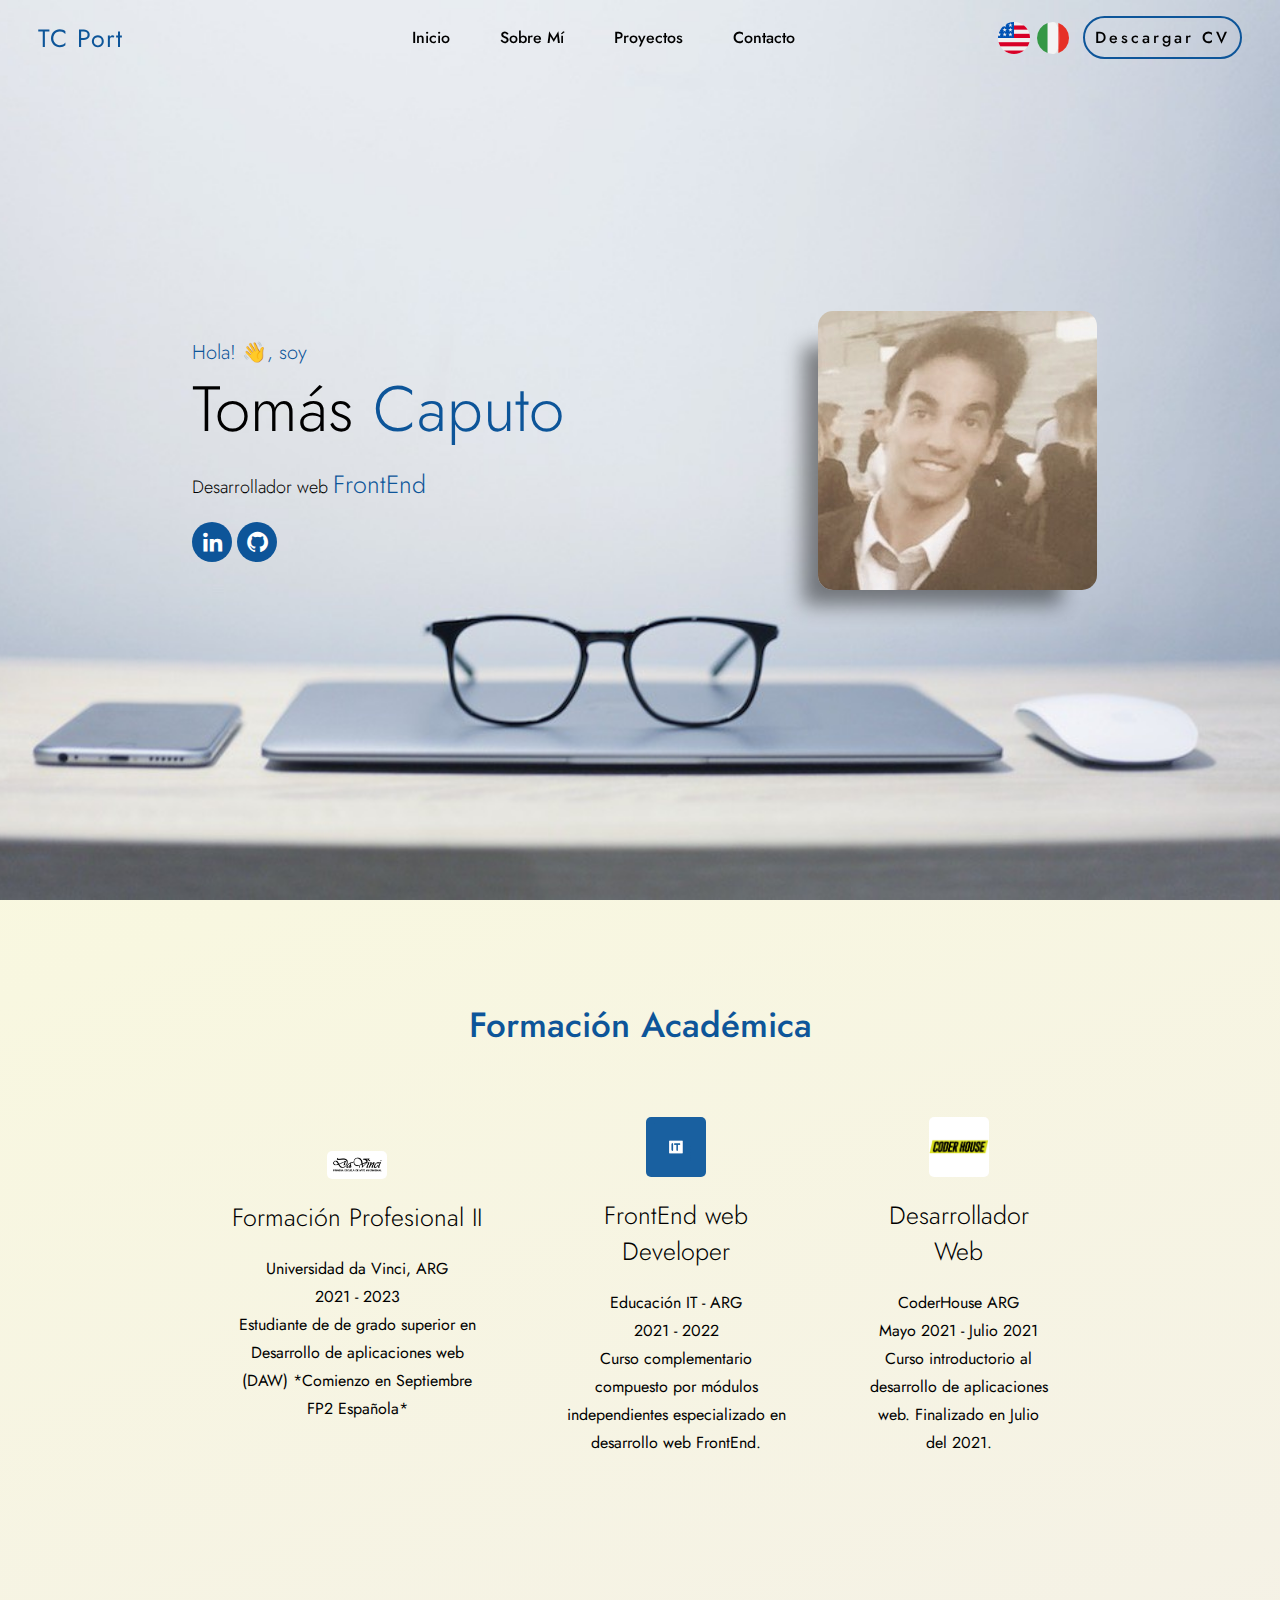
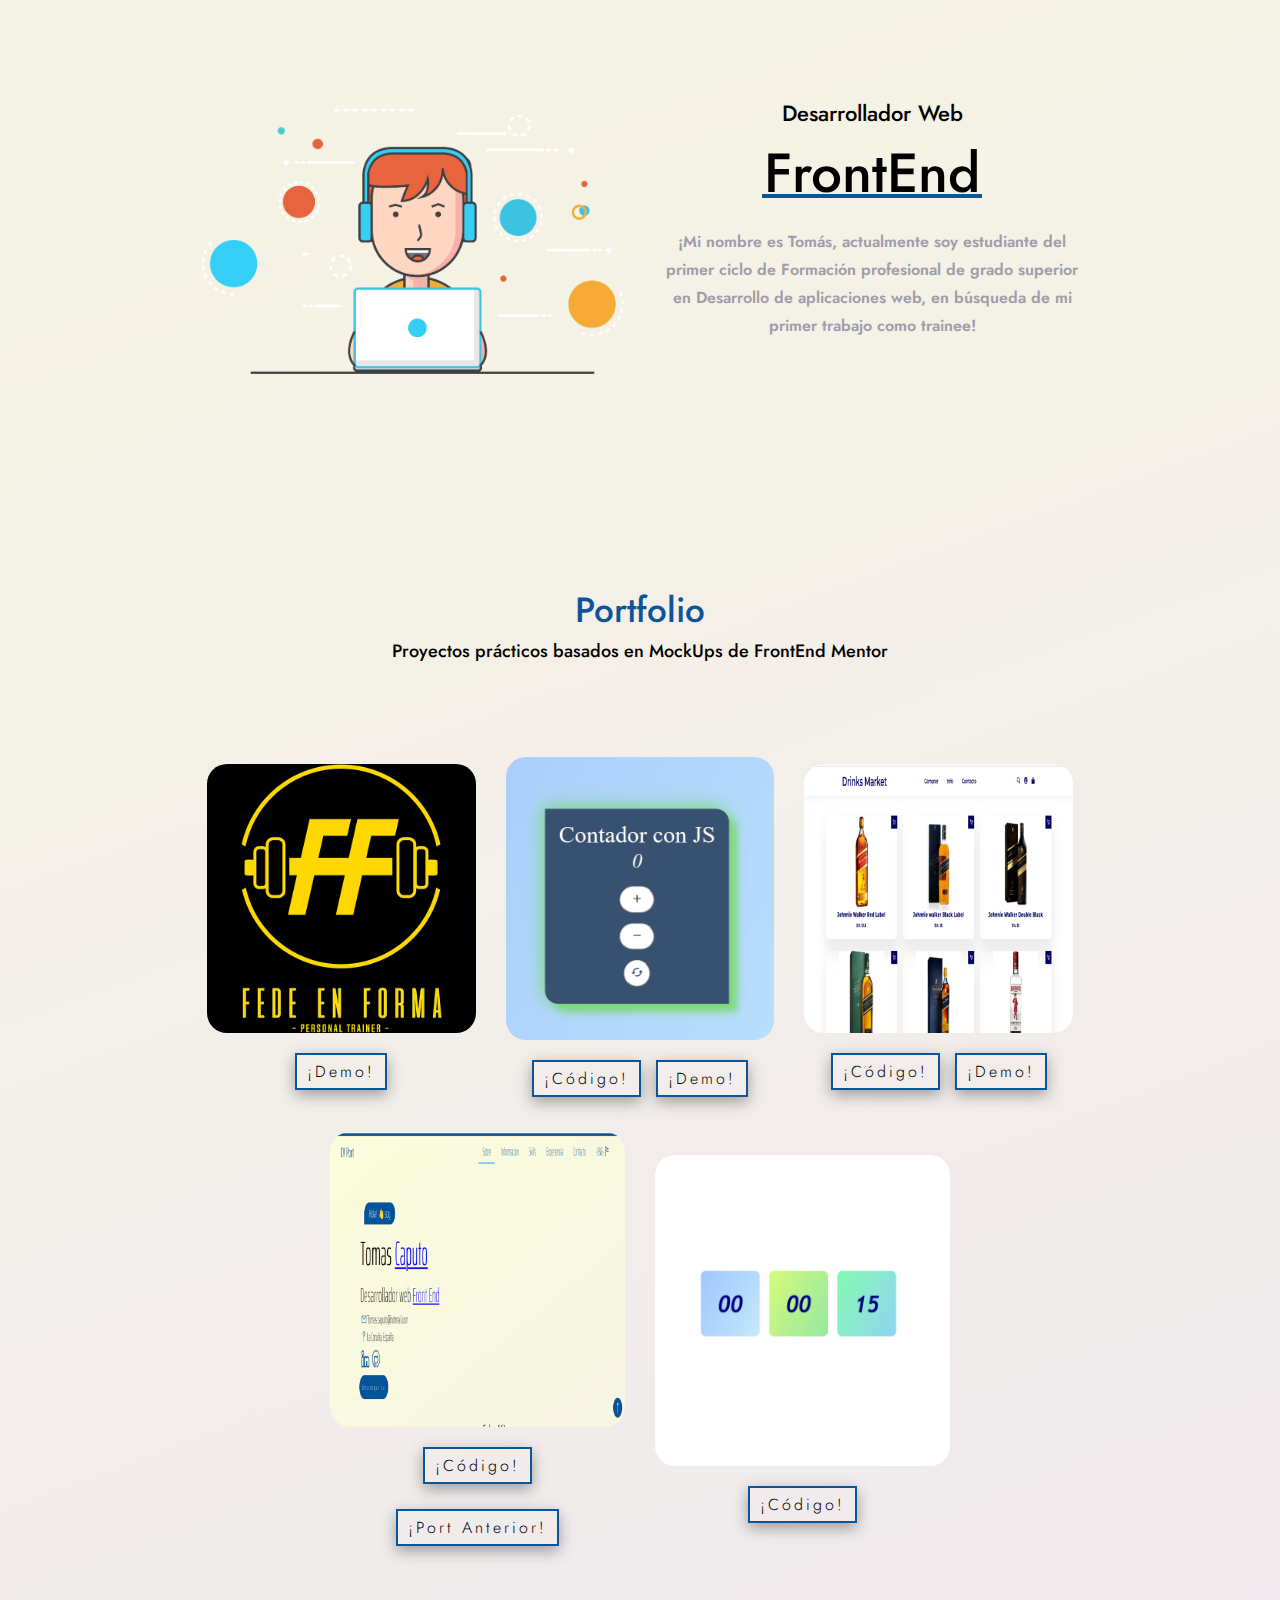
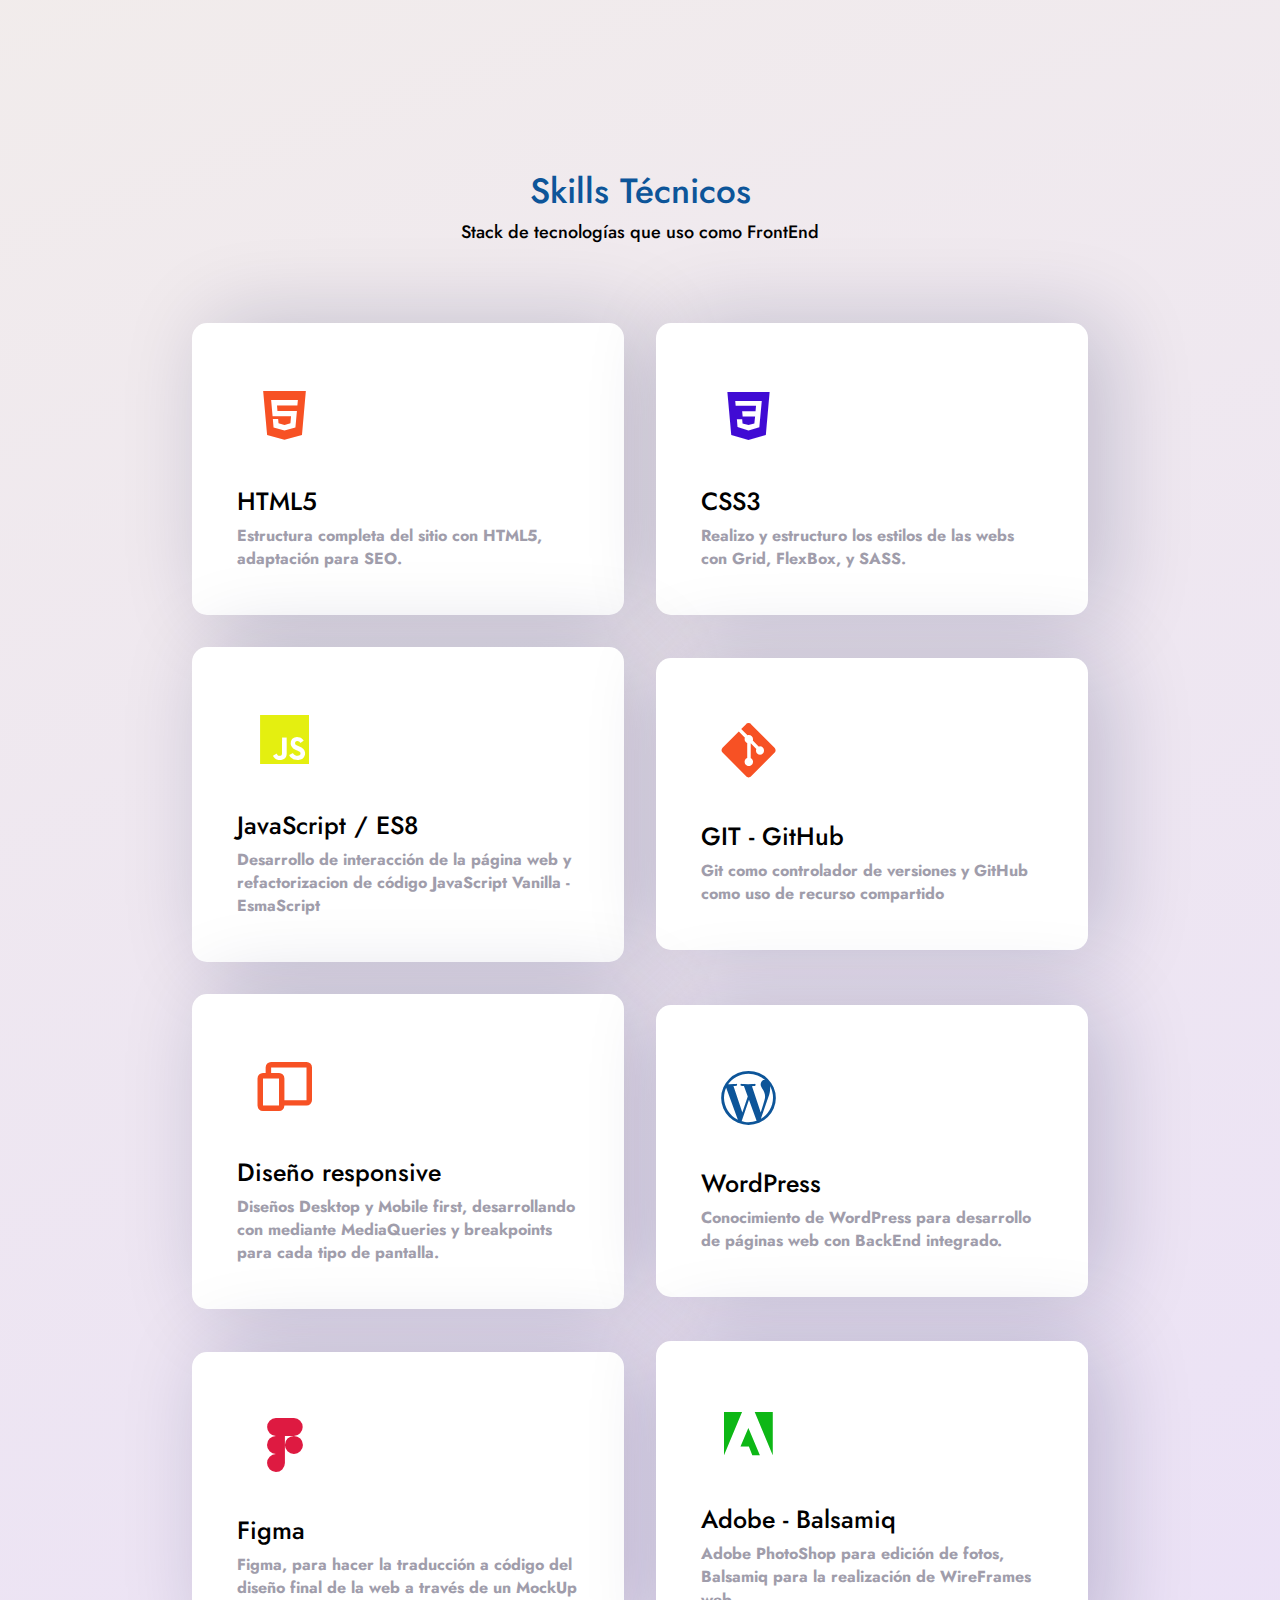
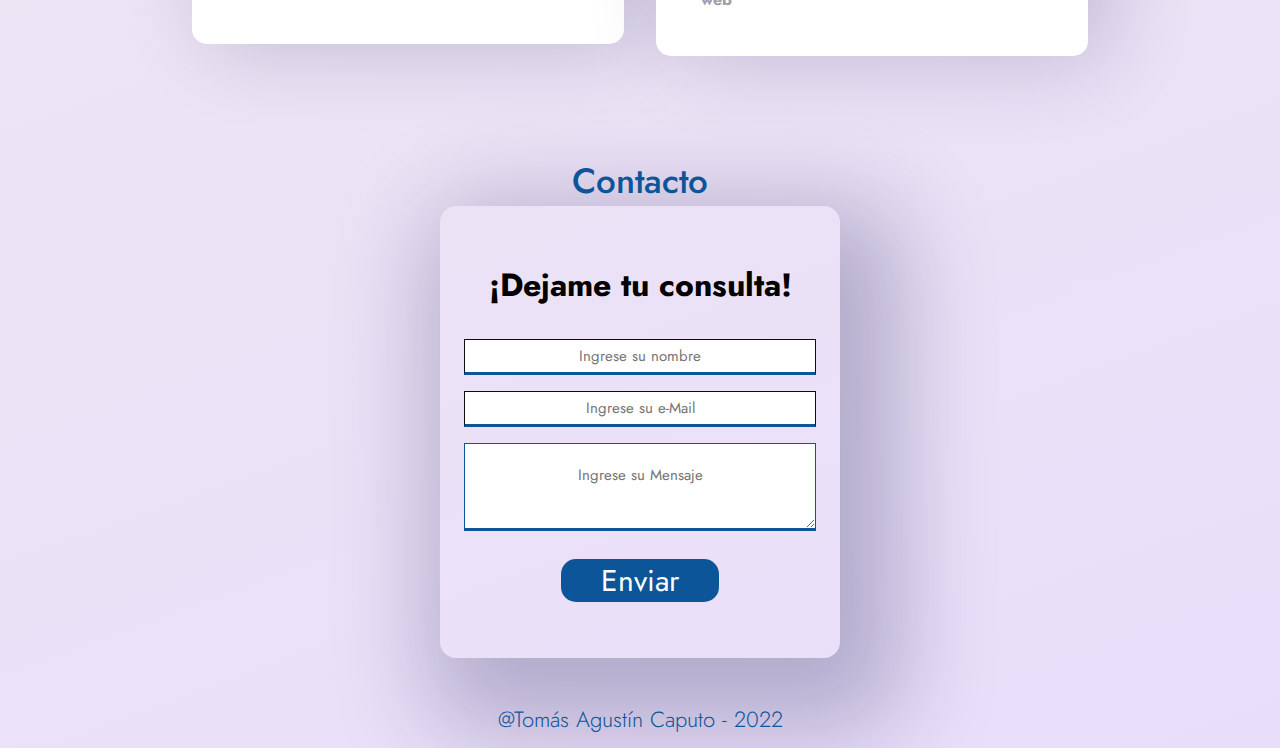
==== index.html @ eb9e58e5 "Add files via upload" ====
<html lang="es">
<head>
    <meta charset="UTF-8">
    <meta http-equiv="X-UA-Compatible" content="IE=edge">
    <meta name="viewport" content="width=device-width, initial-scale=1.0">
     
    <link href='https://unpkg.com/boxicons@2.1.2/css/boxicons.min.css' rel='stylesheet'> 

    <link rel="preconnect" href="https://fonts.googleapis.com">
    <link rel="preconnect" href="https://fonts.gstatic.com" crossorigin>
    <link href="https://fonts.googleapis.com/css2?family=Jost:wght@100;200;300;400;500;600;700;800;900&display=swap" rel="stylesheet">
    <link rel="shortcut icon" href="./imgs/Lenguajes/ESP.png"/>

    <link rel="stylesheet" href="estilos.css">

    <title>Tomás Caputo</title>
</head>

<body>

    <header>
        <a href="" class="logo">TC Port</a>
        <div class="bx bx-menu" id="responsiveMenu"></div>

        <ul class="navBar">
            <li><a href="">Inicio</a></li>
            <li><a href="#educacion">Sobre Mí</a></li>
            <li><a href="#portfolio">Proyectos</a></li> 
            <li><a href="#4">Contacto</a></li>              
        </ul>
        
        <a href="./indexENG.html" id="lenguaje"><img src=".//imgs/Lenguajes/ENG.png" alt=""></a>   
        <a href="./indexIt.html" id="lenguajeIt"><img src=".//imgs/Lenguajes/ITA.png" alt=""></a>     
        <a href="./docs/CV Tomás Caputo.pdf" class="cvBtn" download="" target="_blank">Descargar CV</a>
        
    </header>

    <!-- Sección principal -->

    <section class="principal">

        <div class="principal_texto">
            <h3>Hola! &#128075;, soy</h3>
            <h1>Tomás <span id="apellido">Caputo</span></h1>
            <h5>Desarrollador web <span>FrontEnd</span></h5>            
            <div class="principal_social">
                <a href="https://www.linkedin.com/in/tomas-caputo" target="_blank"><i class="bx bxl-linkedin"></i></a>
                <a href="https://github.com/T-Cap96" target="_blank"><i class="bx bxl-github"></i></a>
            </div>
        </div>

        <div class="principal_img">
            <img src="./imgs/Foto CV.jpg" alt="">
        </div> 

    </section>

     <!-- Sección Servicios -->

    <section class="educacion" id="educacion"> 

        <div class="encabezado" id="encabezado">
            <h3>Formación Académica</h3>                
        </div>        

        <div class="items">
			<div class="sub-caja">
				<div class="sub-img">
					<img src="./imgs/Educación/Escuela Da Vinci logo.jpg">
				</div>
				<h3>Formación Profesional II</h3>
                <p>Universidad da Vinci, ARG</p>
                <p>2021 - 2023</p>
				<p>Estudiante de  de grado superior en Desarrollo de aplicaciones web (DAW) *Comienzo en Septiembre FP2 Española*</p>                
			</div>

            <div class="sub-caja">
				<div class="sub-img">
					<img src="./imgs//Educación/educacionIT.png">
				</div>
				<h3>FrontEnd web Developer</h3>
                <p>Educación IT - ARG</p>
                <p>2021 - 2022</p>
				<p>Curso complementario compuesto por módulos independientes especializado en desarrollo web FrontEnd.</p>
			</div>

            <div class="sub-caja">
				<div class="sub-img">
					<img src="./imgs//Educación/coderHouse.png">
				</div>
				<h3>Desarrollador Web</h3>
                <p>CoderHouse ARG</p>
                <p>Mayo 2021 - Julio 2021</p>
				<p>Curso introductorio al desarrollo de aplicaciones web. Finalizado en Julio del 2021.</p>
			</div>        
                       
        </div>          
        
    </section> 

     <!-- Sección sobre Mí -->
    
    <section class="sobre" id="sobre">
        
        <div class="sobre_img">
            <img src="./imgs/BannerInner.png" alt="">             
        </div>

        <div class="sobre_texto"> 
            <h3>Desarrollador Web</h3>
            <div class="subrayado"></div>
            <h2>FrontEnd</h2>
            <p>¡Mi nombre es Tomás, actualmente soy estudiante del primer ciclo de Formación profesional de grado superior en Desarrollo de aplicaciones web, en búsqueda de mi primer trabajo como trainee!</p>          
        </div>

    </section>

     <!-- Sección Portafolio -->

    <section class="portfolio" id="portfolio">
        <div class="encabezado">
            <h3>Portfolio</h3>
            <h2>Proyectos prácticos basados en MockUps de FrontEnd Mentor</h2>            
        </div>

        <div class="portfolio_contenido">
            <div class="columna">
                <img src="./imgs//Proyectos/logoweb.jpg" alt="">
                <div class="layer">                    
                    <a href="https://fedeenforma.com" class="demo" target="_blank">¡Demo!</a>
                </div>
            </div>

            <div class="columna">
                <img src="./imgs//Proyectos/ContadorJS.png" alt="">
                <div class="layer">
                    <a href="https://github.com/T-Cap96/ContadorJS" class="codigo" target="_blank">¡Código!</a>
                    <a href="https://t-cap96.github.io/ContadorJS/" class="demo" target="_blank">¡Demo!</a>
                </div>
            </div>

            <div class="columna">
                <img src="./imgs//Proyectos/MiniCommerce2.png" alt="">
                <div class="layer">
                    <a href="https://github.com/T-Cap96/MiniCommerce" class="codigo" target="_blank">¡Código!</a>
                    <a href="https://t-cap96.github.io/MiniCommerce/" class="demo" target="_blank">¡Demo!</a>
                </div>
            </div>           

        </div> 

        <div class="portfolio_contenido2">

            <div class="columna">
                <img src="./imgs//Proyectos/Portafolio Antiguo.png" alt="">
                <div class="layer">
                    <a href="https://github.com/T-Cap96/portafolioAntiguo" class="codigo" target="_blank">¡Código!</a>
                    <a href="https://t-cap96.github.io/portafolioAntiguo/" class="demo" target="_blank">¡Port Anterior!</a>
                </div>
            </div>           

            <div class="columna">
                <img src="./imgs//Proyectos/TimerJS.png" alt="">
                <div class="layer">                    
                    <a href="https://github.com/T-Cap96/TimerJS" class="codigo" target="_blank">¡Código!</a>
                </div>
            </div>
            

        </div> 

    </section>

    <!--Sección Servicio2-->

    <section class="skills" id="skills"> 

        <div class="encabezado">
            <h3>Skills Técnicos</h3>
            <h2>Stack de tecnologías que uso como FrontEnd</h2>            
        </div>

        <div class="skills_contenido">
            <div class="fila">
                <div class="skill1">
                    <i class='bx bxl-html5'></i>
                </div>
                <h3>HTML5</h3>                
                <p>Estructura completa del sitio con HTML5, adaptación para SEO.</p>
            </div>

            <div class="fila">
                <div class="skill2">
                    <i class='bx bxl-css3'></i>                     
                </div>
                <h3>CSS3</h3>                
                <p>Realizo y estructuro los estilos de las webs con Grid, FlexBox, y SASS.</p>
            </div>

            <div class="fila">
                <div class="skill3">
                    <i class='bx bxl-javascript'></i>
                </div>
                <h3>JavaScript / ES8</h3>                
                <p>Desarrollo de interacción de la página web y refactorizacion de código JavaScript Vanilla - EsmaScript</p>
            </div>

            <div class="fila">
                <div class="skill4">
                    <i class='bx bxl-git'></i>
                </div>
                <h3>GIT - GitHub</h3>                
                <p>Git como controlador de versiones y GitHub como uso de recurso compartido</p>
            </div>

            <div class="fila">
                <div class="skill5">
                    <i class='bx bx-devices'></i>
                </div>
                <h3>Diseño responsive</h3>                
                <p>Diseños Desktop y Mobile first, desarrollando con mediante MediaQueries y breakpoints para cada tipo de pantalla.</p>
            </div>

            <div class="fila">
                <div class="skill6">
                    <i class='bx bxl-wordpress'></i>
                </div>
                <h3>WordPress</h3>                
                <p>Conocimiento de WordPress para desarrollo de páginas web con BackEnd integrado.</p>
            </div>

            <div class="fila">
                <div class="skill7">
                    <i class="bx bxl-figma"></i>
                </div>
                <h3>Figma</h3>                
                <p>Figma, para hacer la traducción a código del diseño final de la web a través de un MockUp</p>
            </div>

            <div class="fila">
                <div class="skill8">
                    <i class="bx bxl-adobe"></i>
                </div>
                <h3>Adobe - Balsamiq</h3>                
                <p>Adobe PhotoShop para edición de fotos, Balsamiq para la realización de WireFrames web</p>
            </div>
        </div>

    </section>

    <!--Sección Contacto-->

    <div class="encabezado">
        <h3>Contacto</h3>                
    </div>

    <div class="formularioContacto" id="4">
        <form class="formulario"  action="https://formspree.io/f/xeqngvba" method="POST">     
            <div class="formContainer">
                <h2 class="formTitulo">¡Dejame tu consulta!</h2>
                <input type="text" class="form_input" placeholder="Ingrese su nombre" name="name"> 
                <input type="email" class="form_input" name="email" placeholder="Ingrese su e-Mail"> 
                <textarea name="message" placeholder="Ingrese su Mensaje"></textarea>
                <input type="submit" value="Enviar" class="form_enviar"> 
            </div>
        </form>
    </div>    

   
    <footer class="footer">
        <p>@Tomás Agustín Caputo - 2022</p>
    </footer>  


   
    <!--Enlace a script externo--> 

    <script type="text/javascript" src="main.js"></script>
</body>
</html>
---- estilos.css ----
*{
    margin: 0;
    padding: 0;
    box-sizing: border-box;

    list-style: none;
    text-decoration: none;
    outline: none;
    border: none; 

    font-family: 'Jost', sans-serif;
    scroll-behavior: smooth;
}

:root{
    --color-bg: #ffffff;
    --color-texto: #000;
    --color-princip: #0d5599;;
    --color-secundario: #a09dab;
    --fuente-p: 1rem;
    --fuente-h2: 3rem; 
    --fuente-grande: 5rem;
}

body{
    background-image: linear-gradient(-20deg, #e9defa 0%, #fbfcdb 100%);
}

/* Comienzo de código, Sección Header y nav */ 

header{
    padding: 50px 15%;
    display: flex;
    align-items: center;
    justify-content: space-between;

    position: fixed;
    width: 100%;
    z-index: 1000;
    top: 0;
    right: 0;
    transition: ease 0.40s all;
}

.logo{
    font-size: 25px;
    color: var(--color-princip);
    letter-spacing: 1px;
}

#lenguaje{
    position: absolute;
    margin-left: 75%;    
}

#lenguajeIt{
    position: absolute;
    margin-left: 78%;    
}

.navBar{         
    display: flex;     
}

.navBar li{         
    position: relative; 
}

.navBar a{         
    color: var(--color-texto);
    font-size: var(--fuente-p);
    font-weight: 500;
    padding: 10px 25px;
}

.navBar a::after{         
    content: '';
    position: absolute;
    width: 0;
    height: 2px;
    background: var(--color-princip);
    left: 0;
    bottom: -3px;
    transition: ease .40s;
}

.navBar a::after{         
    content: '';
    position: absolute;
    width: 0;
    height: 1.1px;
    background: var(--color-princip);
    left: 0;
    bottom: -3px;
    transition: ease .80s;
}

.navBar a:hover::after{  
    width: 100%;        
}

#responsiveMenu{
    font-size: 30px;
    color: var(--color-texto);
    display: none;
    cursor: pointer;
}

.cvBtn{
    display: inline-block;
    padding: 8px 10px;
    background: transparent;
    border: 2px solid var(--color-princip);
    border-radius: 30px;

    font-size: var(--fuente-p);
    font-weight: 500;
    color: var(--color-texto);
    letter-spacing: 3px;

    transition: ease .50s;
} 

.cvBtn:hover{
    background: var(--color-princip);
    transform: scale(1.2);
    border: 2px solid var(--color-princip);
    color: var(--bg-color);
}

section{
    padding: 100px 15%;
}

/* Sección principal con banner */ 

.principal{
    min-height: 100vh;
    width: 100%;
    height: 100%;

    background: url(./imgs/BannerInicio.jpg) no-repeat center fixed;
    background-position: center;
    background-size: cover;

    position: relative;
    display: grid;
    grid-template-columns: repeat(2, 1fr);
    align-items: center;
    grid-gap: 4rem;
}

.principal_texto h1{
    margin: 10px 0 25px;
    font-size: var(--fuente-grande);
    line-height: 1;
    font-weight: 300;
}

#apellido{
    font-size: var(--fuente-grande);
}

.principal_texto h5{
    font-size: 18px;
    margin-bottom: 20px;
    font-weight: 300;    
}

.principal_texto span{
    font-size: 25px;
}

span{
    color: var(--color-princip);
}

.principal_texto h3{
    color: var(--color-princip);
    font-size: 20px;
    font-weight: 300;
}

.principal_texto p{
    font-size: var(--fuente-p);
    color: var(--color-secundario);
    line-height: 25px;
    margin-bottom: 25px;
}

.principal_social a{
    font-size: 25px;
    height: 35px;
    width: 35px;
    padding: 20px;     
    border-radius: 50%;

    display: inline-flex;
    align-items: center;
    justify-content: center;
    background: #0d5599;
    color: white;     
    
}

.principal_social a:hover{
    transform: scale(1.1);
    background: var(--color-princip);
    transition: .80s;     
}

.principal_img img{
    position: relative;
    border-radius: 15px;  
    left: 35%;  

    box-shadow: rgba(0, 0, 0, 0.45) -25px 25px 20px -10px;
}

.principal_img:hover{
    transform: translateX(-40%);     
    transition: 2.5s;
}


header.sticky{
    background: var(--color-bg);
    padding: 13px 18%;
    box-shadow: 0px 0px 10px rgb(0 , 0 , 0 /10%);
}

#encabezado{        
    margin-bottom: 3%;
}

/* Sección Educación */ 

.items{     
    display: flex;
    flex-direction: row;
    justify-content: space-between;

    align-items: center;
    text-align: center;     
         
}

.sub-caja{
    padding: 40px;
    transition: ease .50s;
    cursor: pointer;    
}

.sub-img img{
    max-width: 100%;
    width: 60px;
    height: auto;

    margin-bottom: 20px;
    border-radius: 5px; 
}

.sub-caja h3{
    margin-bottom: 20px;
    font-size: 25px;
    font-weight: 300;
}

.sub-caja p{
    font-size: var(--fuente-p);
    color: black;
    line-height: 28px;
}

.sub-caja:hover{
    background: #ffffff;
    box-shadow: 18px 45px 105px 0px rgb(10, 15, 70 / 5%);
    border-radius: 12px;

    will-change: transform;
    transform: perspective(1000px) rotateX(4.80deg) rotateY(10.25deg) scale3d(1.05,1.05,1.05); 
 }

 /* Sección sobre mí */ 

 .sobre{
    display: grid;
    grid-template-columns: repeat(2, 2fr);
    align-items: center;
    grid-gap: 2rem;  
    
    text-align: center;
 }

 .sobre_img img{
    max-width: 100%;
    width: 550px;
    height: auto;
 }

 .sobre_texto h2{
    font-size: 55px;
    color: black;

    font-weight: 500;
    margin: 10px 0px 25px;
    line-height: 1.1;      
    
}

 .sobre_texto h3{
    color: black;
    font-size: 22px;
    font-weight: 500;    
 }

 .sobre_texto p{
    max-width: 550px;
    font-size: var(--fuente-p);
    color: var(--color-secundario);

    line-height: 28px;
    margin-bottom: 45px;
    font-weight: 600;
 }

 .subrayado{
    position: relative;
    height: 4px;    
    width: 220px;
    top: 65px;
    z-index: 0;

    margin: auto;
    background-color: var(--color-princip);     
    
 }   
 
 .encabezado{
    text-align: center;
 }

 .encabezado h2{
    font-size: 18;
    font-weight: 500;
    margin: 7px 0px 20px;
    line-height: 1.1;
 }

 .encabezado h3{
    color: var(--color-princip);
    font-size: 35px;    
    font-weight: 500;
 }

 .encabezado p{
    font-size: var(--fuente-p);
    color: var(--color-secundario);
    line-height: 30px;
 }

 /* Sección proyectos personales */ 

 .portfolio_contenido{
    display: flex;
    flex-direction: row;
    justify-content: space-around;
    align-items: center;

    margin-top: 5rem;
    text-align: center;
    cursor: pointer;
 }

 .portfolio_contenido2{     
    max-width: 650px;
    margin: auto;

    display: flex;
    flex-direction: row;    
    align-items: center;

    text-align: center;     
    
 }

 .columna{
    position: relative;
    padding: 15px;    
 }

 .columna img{
    max-width: 100%;
    width: 650px;
    height: auto;    
    
    object-fit: cover;
    border-radius: 20px;
 }

 .columna img:hover{
    transform: translateY(-5%); 
    transition: 1.5s;
 }

 .codigo, .demo{
    display: inline-block;
    
    padding: 5px 10px;
    background: transparent;
    border: 2px solid var(--color-princip); 
    

    font-size: var(--fuente-p);
    font-weight: 300;
    color: var(--color-texto);
    letter-spacing: 3px;

    margin: 5px;    
    margin-top: 20px;
    box-shadow: rgba(0, 0, 0, 0.35) 0px 5px 15px;    
         
 } 

 /* Sección skills */ 

.skills_contenido{
    display: grid;
    grid-template-columns: repeat(auto-fit, minmax(400px, auto));
    grid-gap: 2rem;

    align-items: center;
    margin-top: 5rem;
}

.fila{
    background: #ffffff;
    box-shadow: 18px 0px 87px 0px rgb(10 15 70 / 20%);

    border-radius: 15px;
    padding: 45px 45px 45px 45px;

    transition: ease .45s;
    cursor: pointer;     
}

.skill1 i{    
    font-size: 65px;     
    color: #f75124;
    padding: 15px;    
    margin-bottom: 20px;
}

.skill2 i{    
    font-size: 65px;     
    color: #400bd4;
    padding: 15px;    
    margin-bottom: 20px;
}

.skill3 i{    
    font-size: 65px;     
    color: #e4ef10;
    padding: 15px;    
    margin-bottom: 20px;
}

.skill4 i{    
    font-size: 65px;     
    color: #f75124;
    padding: 15px;    
    margin-bottom: 20px;
}

.skill5 i{    
    font-size: 65px;     
    color: #f75124;
    padding: 15px;    
    margin-bottom: 20px;
}

.skill6 i{    
    font-size: 65px;     
    color: #0d5599;
    padding: 15px;    
    margin-bottom: 20px;
}

.skill7 i{    
    font-size: 65px;     
    color: #de1a41;
    padding: 15px;    
    margin-bottom: 20px;
}

.skill8 i{    
    font-size: 65px;     
    color: #0db715;
    padding: 15px;    
    margin-bottom: 20px;
}

.fila h3{
    font-size: 25px;
    margin-bottom: 2px;
    font-weight: 500;
}

.fila p{
    font-size: var(--fuente-p);
    color: var(--color-secundario);     
    font-weight: 700;
    margin-top: 5px;
}

.fila:hover{
    will-change: transform;
    transform: perspective(1000px) rotateX(4.80deg) rotateY(10.25deg) scale3d(1.05,1.05,1.05);
}

/* Formulario de contacto */ 

.formularioContacto{
    margin-bottom: 45px;        
}

.formulario{          
    margin: auto;
    width: 70%;
    max-width: 400px;
    border-radius: 1em;
    padding: 3.5rem 1.5rem;   
    
    box-shadow: 25px 35px 95px 35px rgb(10 15 70 / 25%);
      
}

.formContainer{
    width: 100%;
    display: grid;
    gap: 1em;
    grid-auto-columns: 100%;     
    
}

.formTitulo{     
    text-align: center;
    font-size: 32px;
    margin-bottom: 15px;     
}

.form_input{
    padding: 5px;
    font-size: 15px;

    outline: none;
    border: none;
    
    border: 1px solid rgb(14, 13, 13);
    
    text-align: center;

    border-bottom: 3px solid #0d5599; ;
}

.formContainer textarea{
    font-size: 15px;   
    padding: 20px;
    margin-bottom: 12px;
    text-align: center;
    border: 1px solid #0d5599;     

    border-bottom: 3px solid #0d5599; 
}

.form_enviar{
    width: 45%;
    margin: auto;
    background-color: #0d5599;
    font-size: 30px;    
    color: white;
    cursor: pointer;
    border-radius: 15px;    
}

.form_enviar:hover{    
    transform: scale(1.2);
    transition: 1.0s;    
    
}

/* Footer */ 

.footer{
    height: 45px;
    font-size: 22px;
    font-weight: 300;
    
    text-align: center;
    color: #0d5599;
}

/* Media Queries 1400px*/

@media (max-width: 1400px){
    header{
        padding: 16px 3%;
        transition: .3s;
    }

    header.sticky{
        padding: 10px 3%;
        transition: .3s;
    }
    
    section{        
        transition: 0.3s;
    }

    :root{
        --fuente-grande: 4rem;
        --fuente-h2: 2rem;
        --fuente-p: 1rem;
         transition: .3s; 
    }
}

/* Media queries 900px */ 

@media (max-width: 900px){
    #responsiveMenu{
        display: block;        
    }

    .principal{
        min-height: 80vh;         
    }

    .logo{
        display: none;
    }

    .navBar{        
        position: absolute;
        flex-direction: column;
        top: -600px;
        left: 10px;
        right: 0;

        background: var(--color-princip);
        text-align: right;
        transition: all 0.5s;
        opacity: 0.7;
        width: 35%;

        border-radius: 15px;        
    }

    .navBar a{
        display: block;
        padding: 1.2rem;
        margin: 1.5rem;
        border-right: 2px solid var(--bg-color);
        color: var(--bg-color);
        text-align: center;
    }

    .navBar a:hover{
        background: var(--color-bg);
        color: var(--color-princip); 
        border-radius: 5px;         
    }

    .navBar a::after{
        display: none;
    }  
    
    .navBar.active{
        top: 100%; 
        transition: 1s;
    }
}

 
/* Media queries 800px */

@media (max-width: 800px){
    .principal{
        grid-template-columns: 1fr;
        min-height: 130vh;
        grid-gap: 1rem;
    }

    .principal_texto{
        padding-top: 50px;
        text-align: center;
    }  

    .principal_texto h3, h5{
        text-align: center;
    }
    
    .principal_img{
        display: none;
    }
    
    .sobre{
        grid-template-columns: 1fr;
        grid-gap: 1rem;
        top: 55%;
    }

    .sobre_img{
        text-align: center;
        margin-bottom: 30px; 
    }

    :root{
        --fuente-grande:3.4rem;
        --fuente-h2: 2rem;

    }

    section{        
        transition: 0.8s;
    } 

    .items{
        display: flex;
        flex-direction: column;
        flex-wrap: wrap;  
        
        margin-bottom: 15%;
    }

    .portfolio_contenido{
        display: flex;
        flex-direction: column;
        flex-wrap: wrap;

        margin: auto;
    }

    .portfolio_contenido2{
        display: flex;
        flex-direction: column;
        flex-wrap: wrap;

        margin: auto;
    }

    .skills_contenido{
        display: flex;
        flex-direction: column;
        flex-wrap: wrap; 
        
        margin: auto;
        padding: 1px;
    }

    .skills_contenido, i{
        text-align: center;
    }

    #lenguaje{        
        margin-left: 10%;     
                        
    }

    #lenguajeIt{
        margin-left: 20%;
    }

    .formulario{
        box-shadow: 25px 35px 95px 35px rgb(10 15 70 / 15%);
    }
}
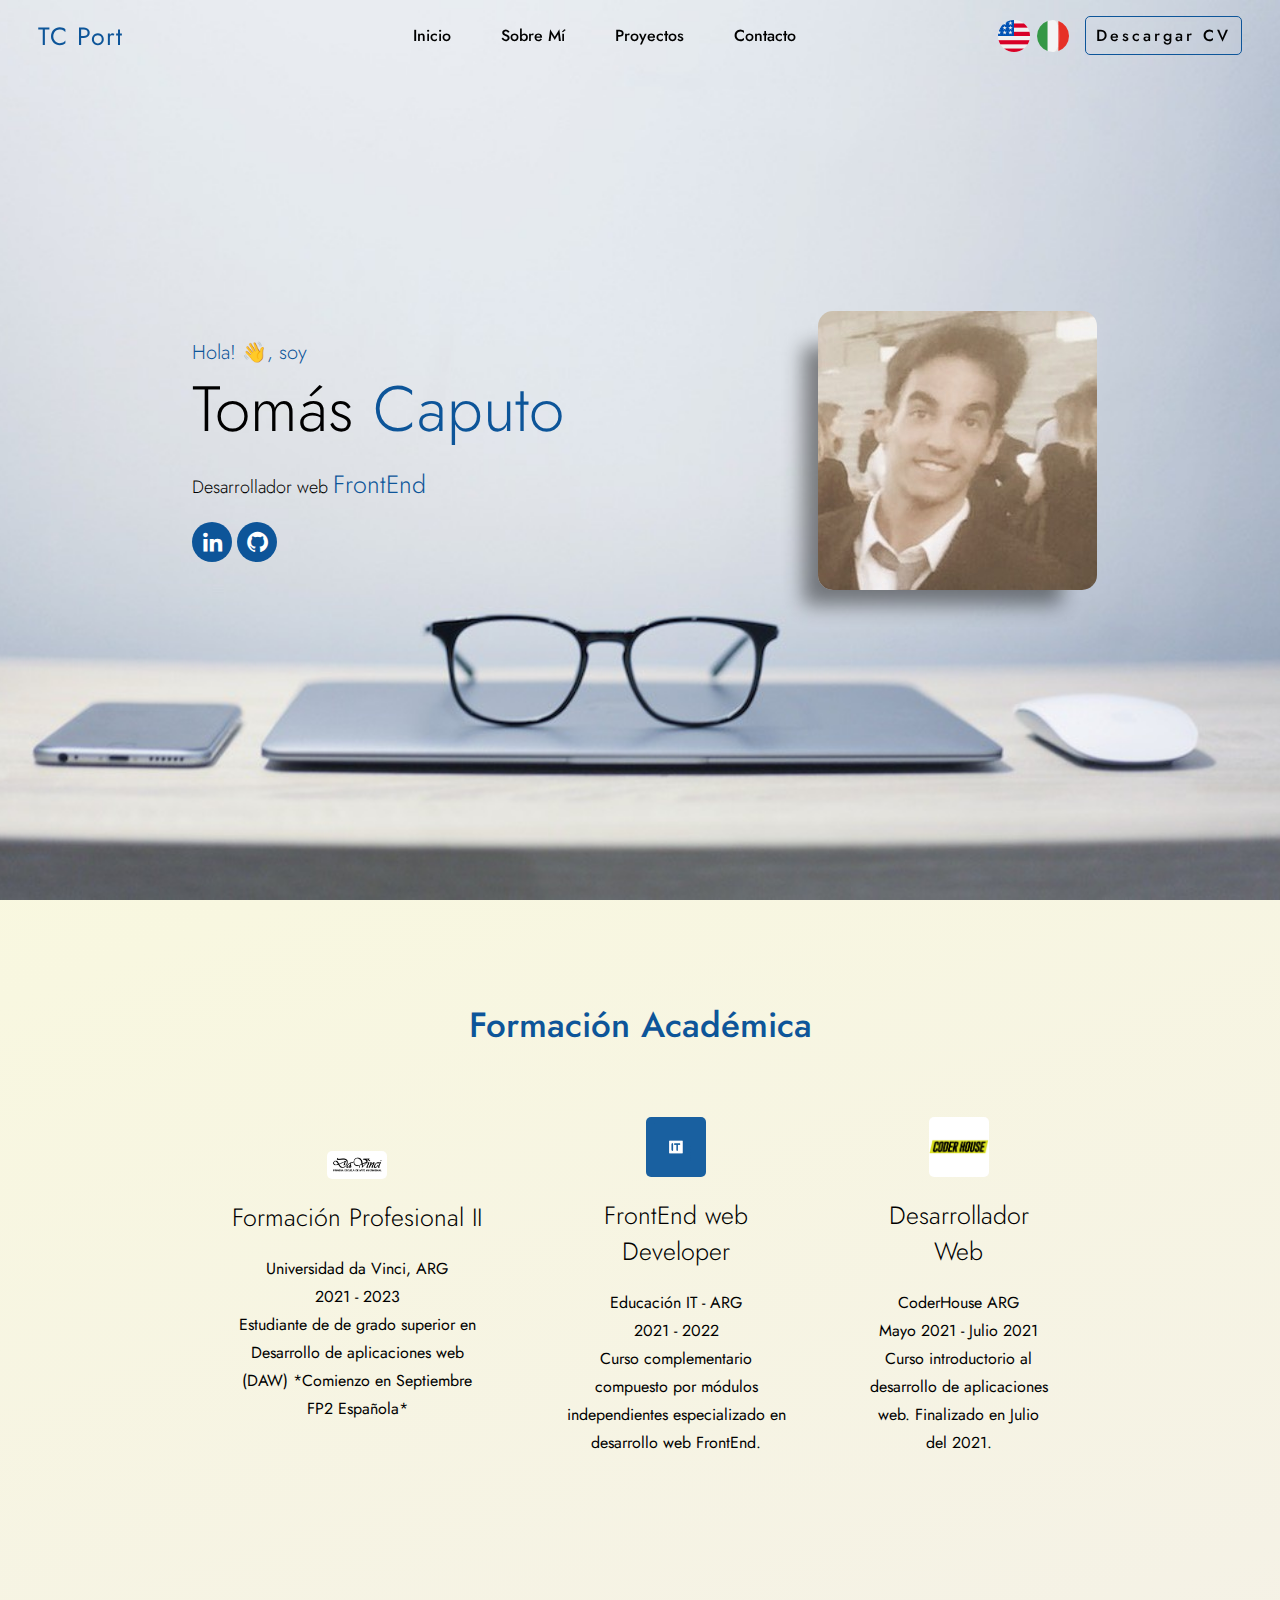
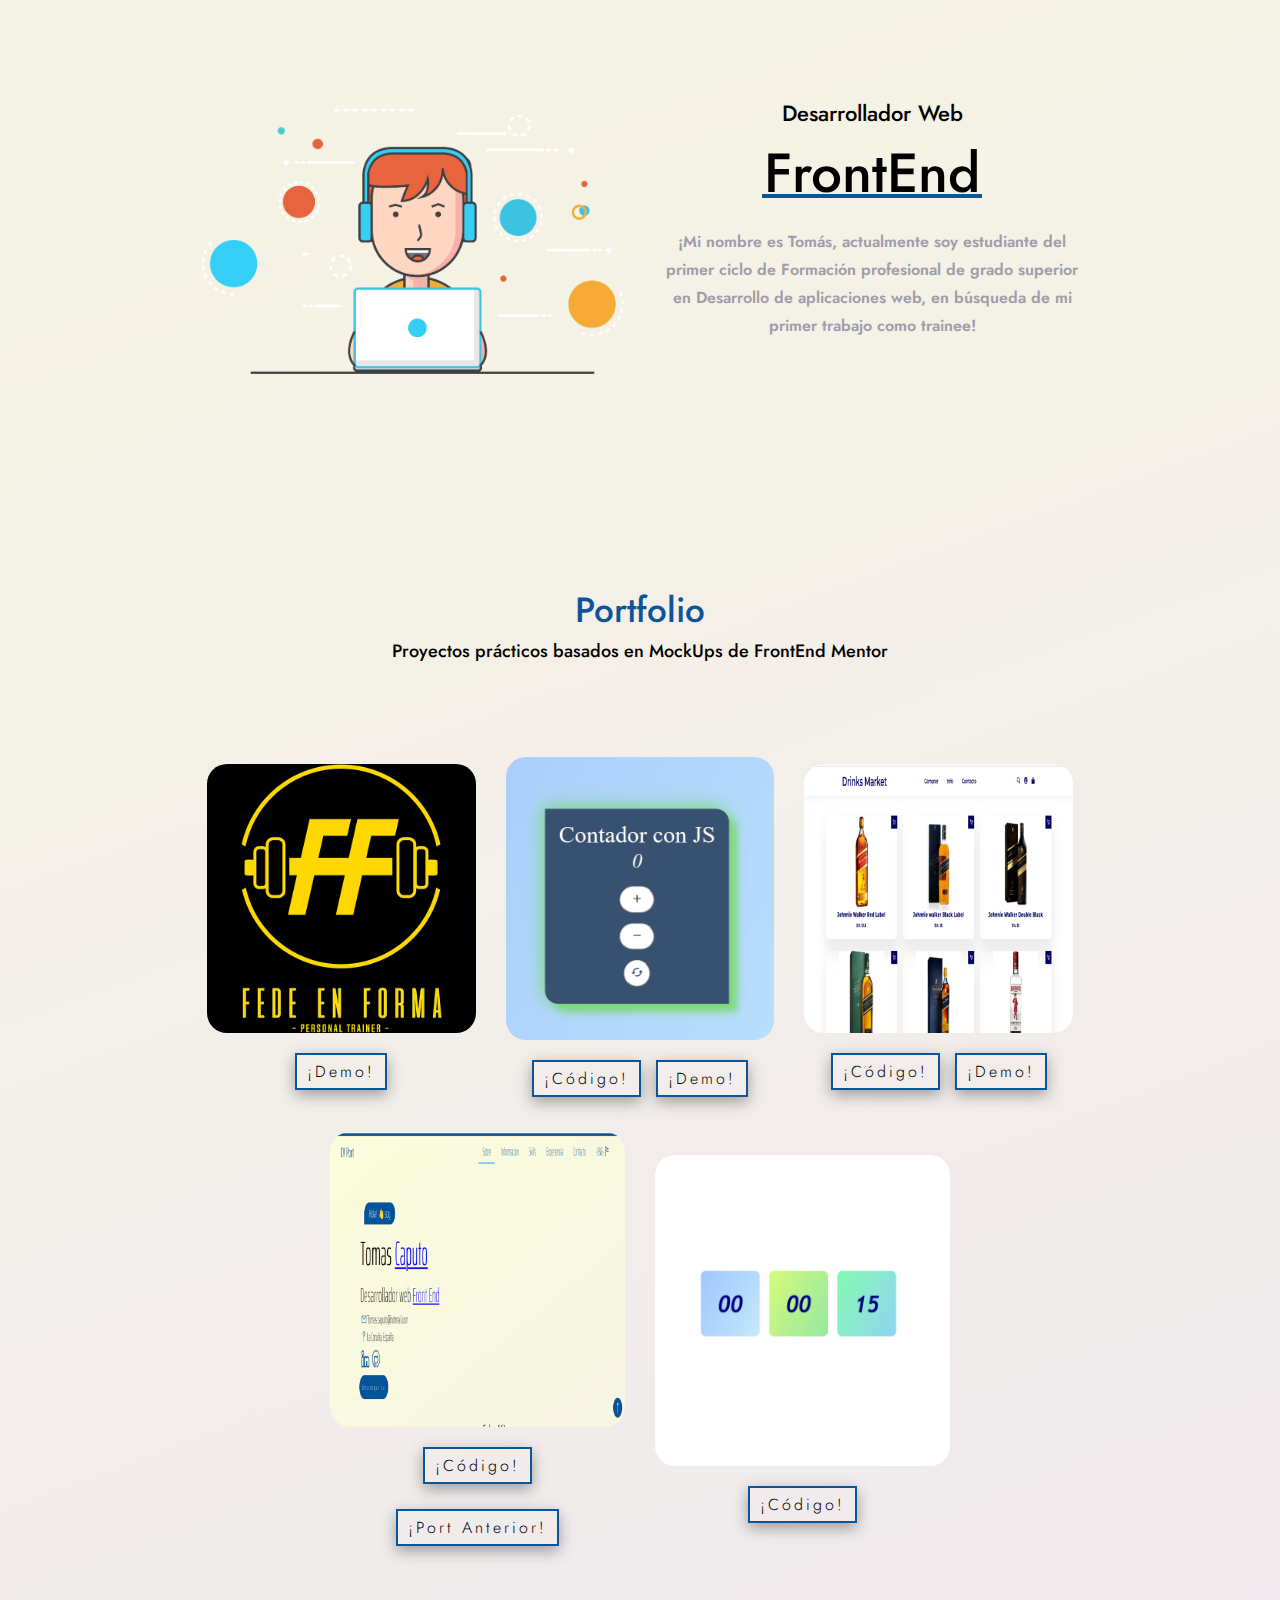
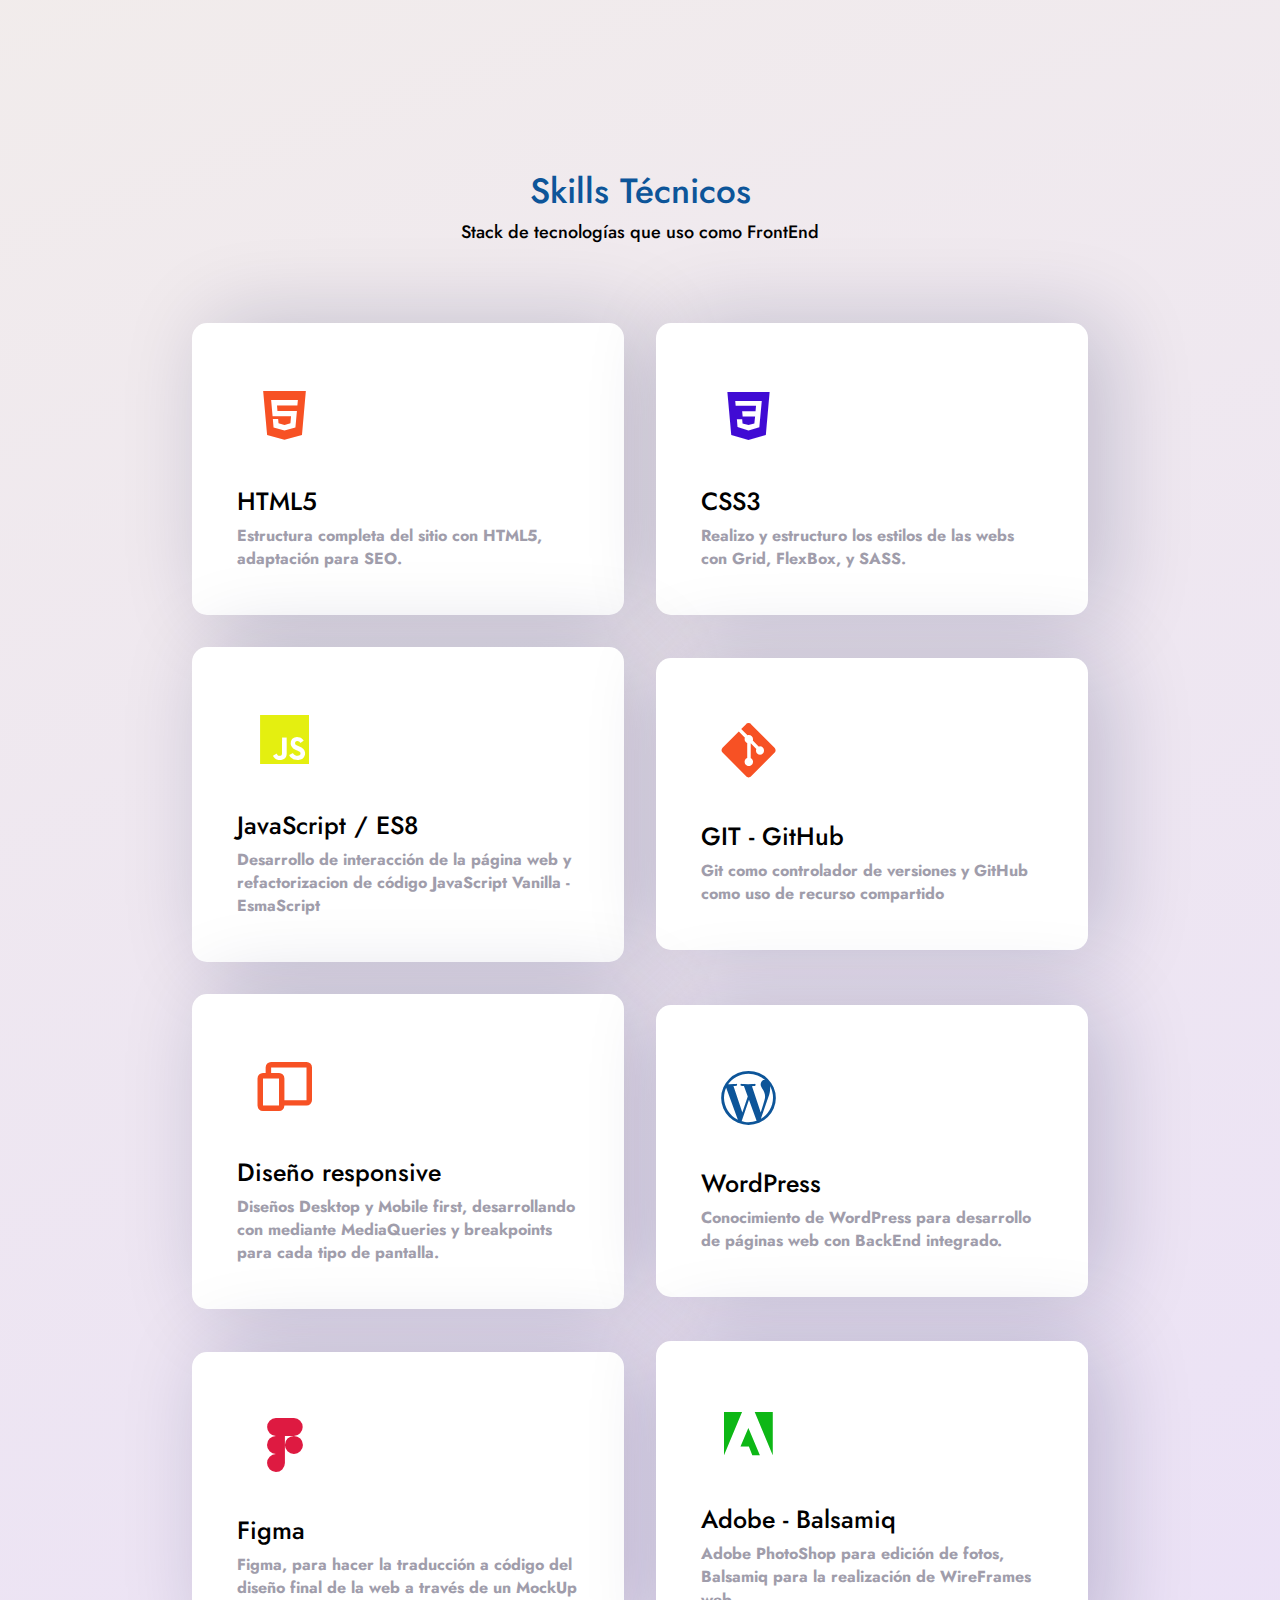
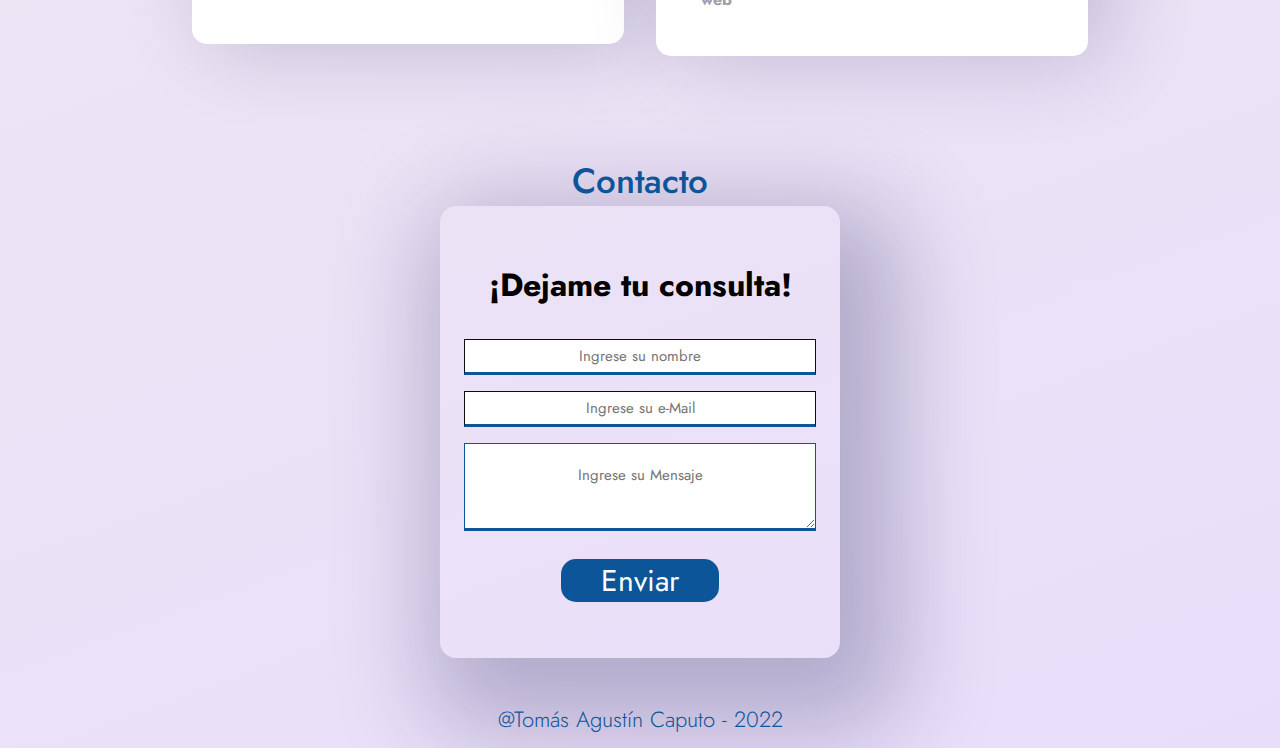
==== commit 6b5ed501: "Add files via upload" ====
--- a/index.html
+++ b/index.html
@@ -31,7 +31,7 @@
         
         <a href="./indexENG.html" id="lenguaje"><img src=".//imgs/Lenguajes/ENG.png" alt=""></a>   
         <a href="./indexIt.html" id="lenguajeIt"><img src=".//imgs/Lenguajes/ITA.png" alt=""></a>     
-        <a href="./docs/CV Tomás Caputo.pdf" class="cvBtn" download="" target="_blank">Descargar CV</a>
+        <a href="./docs/Tomás Caputo.pdf" class="cvBtn" download="" target="_blank">Descargar CV</a>
         
     </header>
 
--- a/estilos.css
+++ b/estilos.css
@@ -108,10 +108,9 @@
 
 .cvBtn{
     display: inline-block;
-    padding: 8px 10px;
-    background: transparent;
-    border: 2px solid var(--color-princip);
-    border-radius: 30px;
+    padding: 7px 10px;     
+    border: 1px solid var(--color-princip);
+    border-radius: 5px;
 
     font-size: var(--fuente-p);
     font-weight: 500;
@@ -121,11 +120,10 @@
     transition: ease .50s;
 } 
 
-.cvBtn:hover{
-    background: var(--color-princip);
-    transform: scale(1.2);
-    border: 2px solid var(--color-princip);
-    color: var(--bg-color);
+.cvBtn:hover{    
+    transform: scale(1.2);     
+    color: var(--bg-color);     
+    transition: 1.2s;
 }
 
 section{
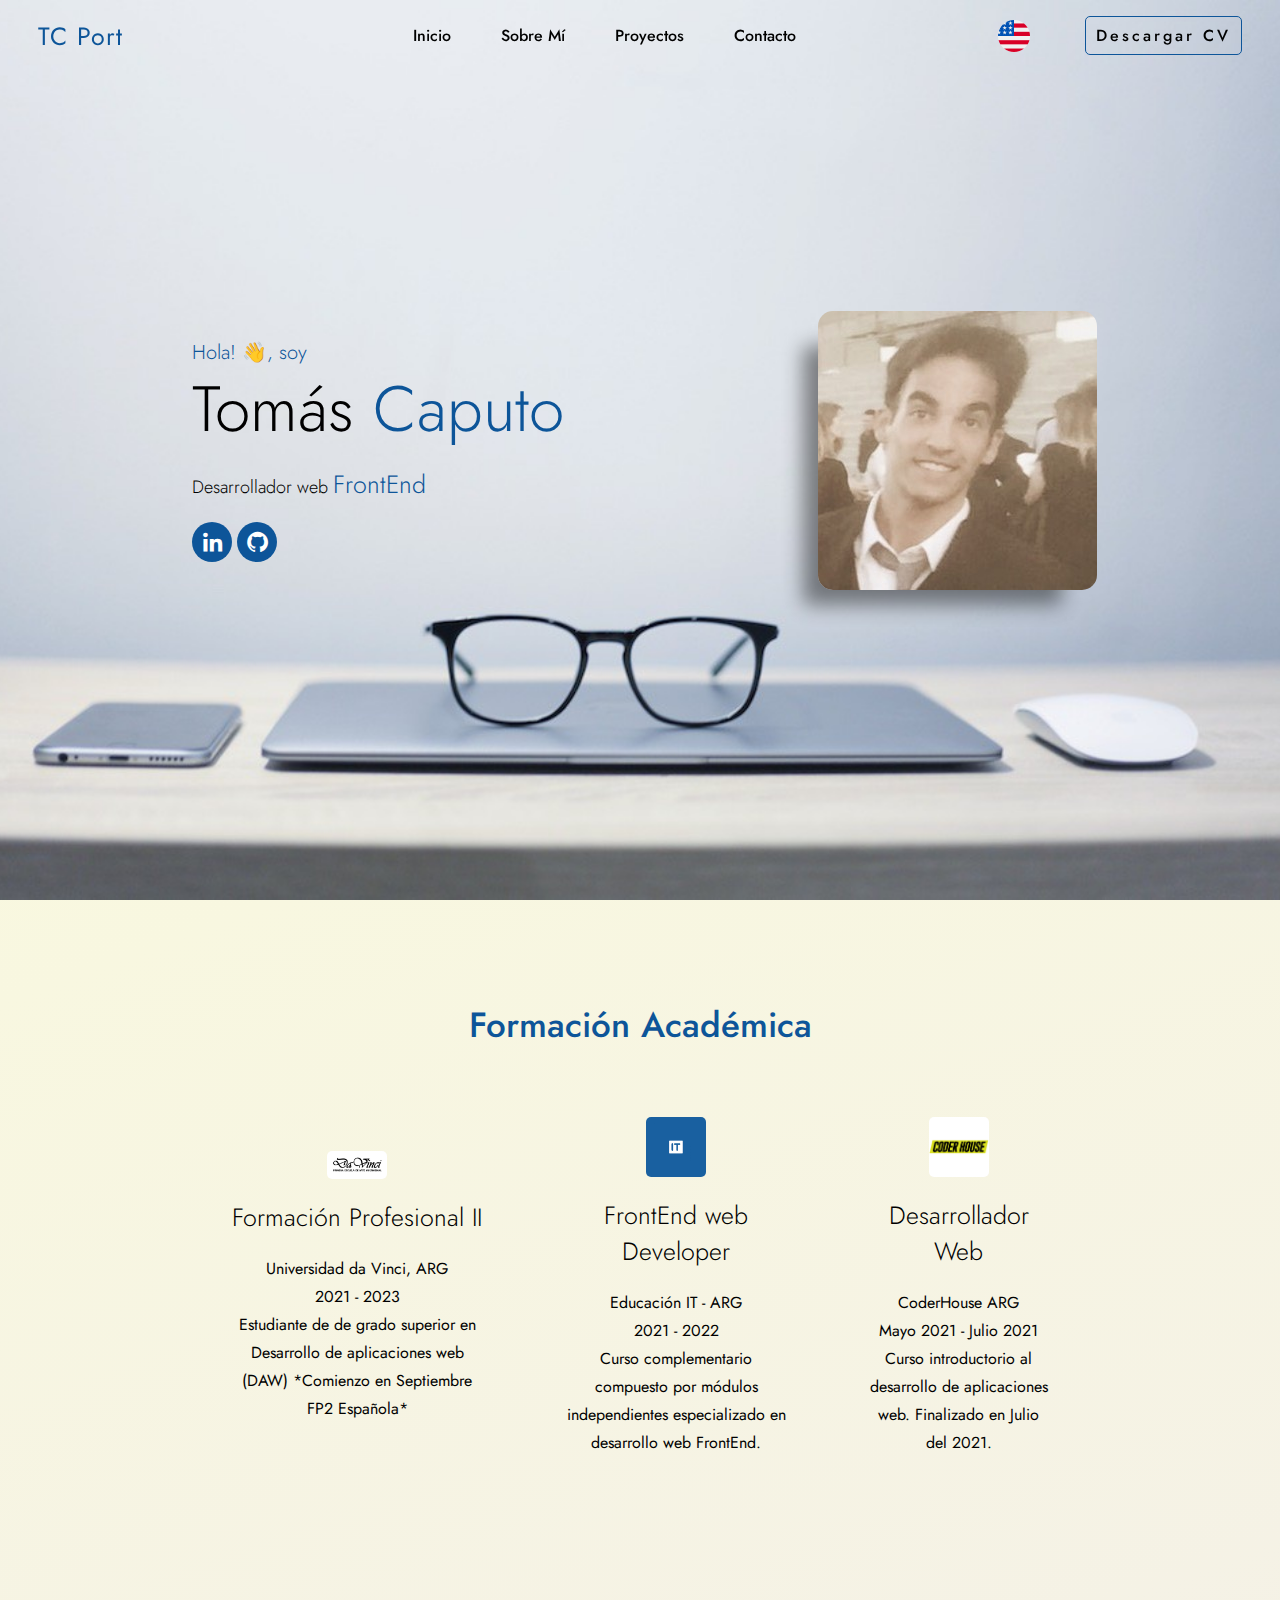
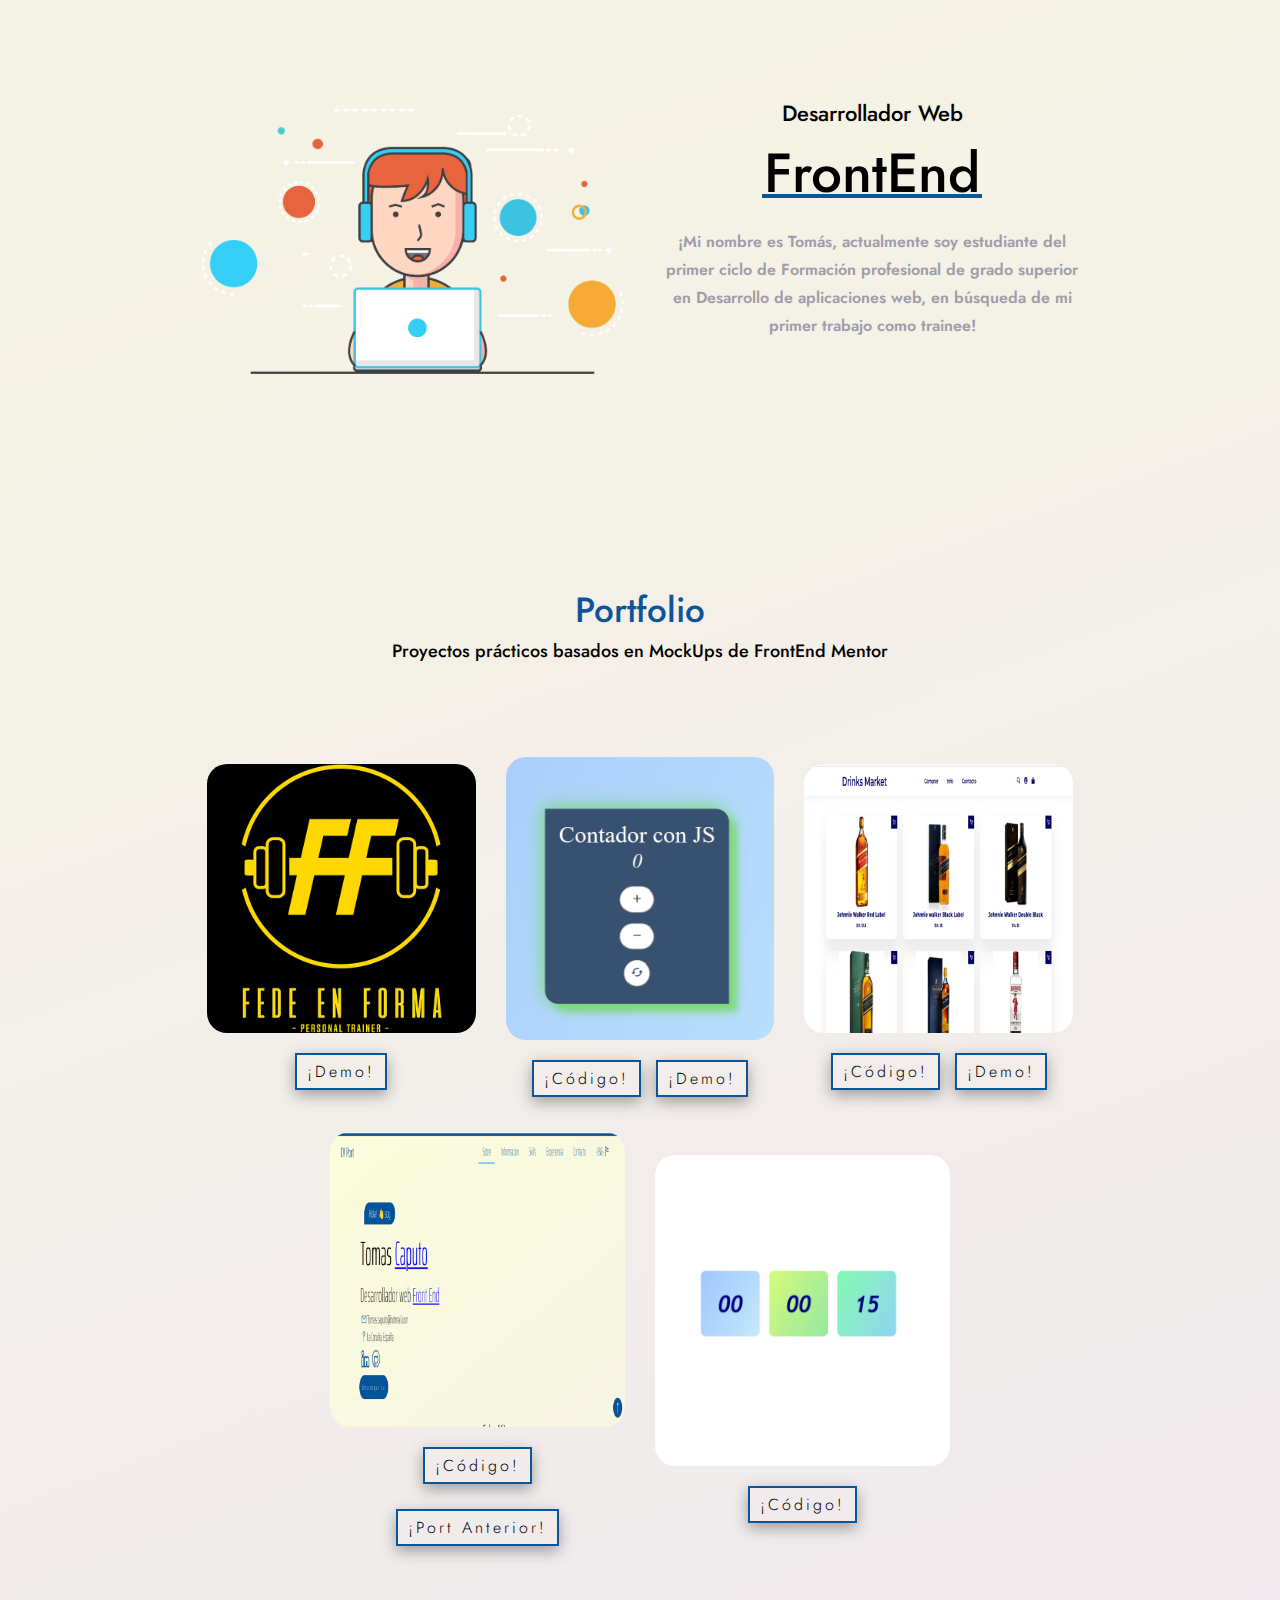
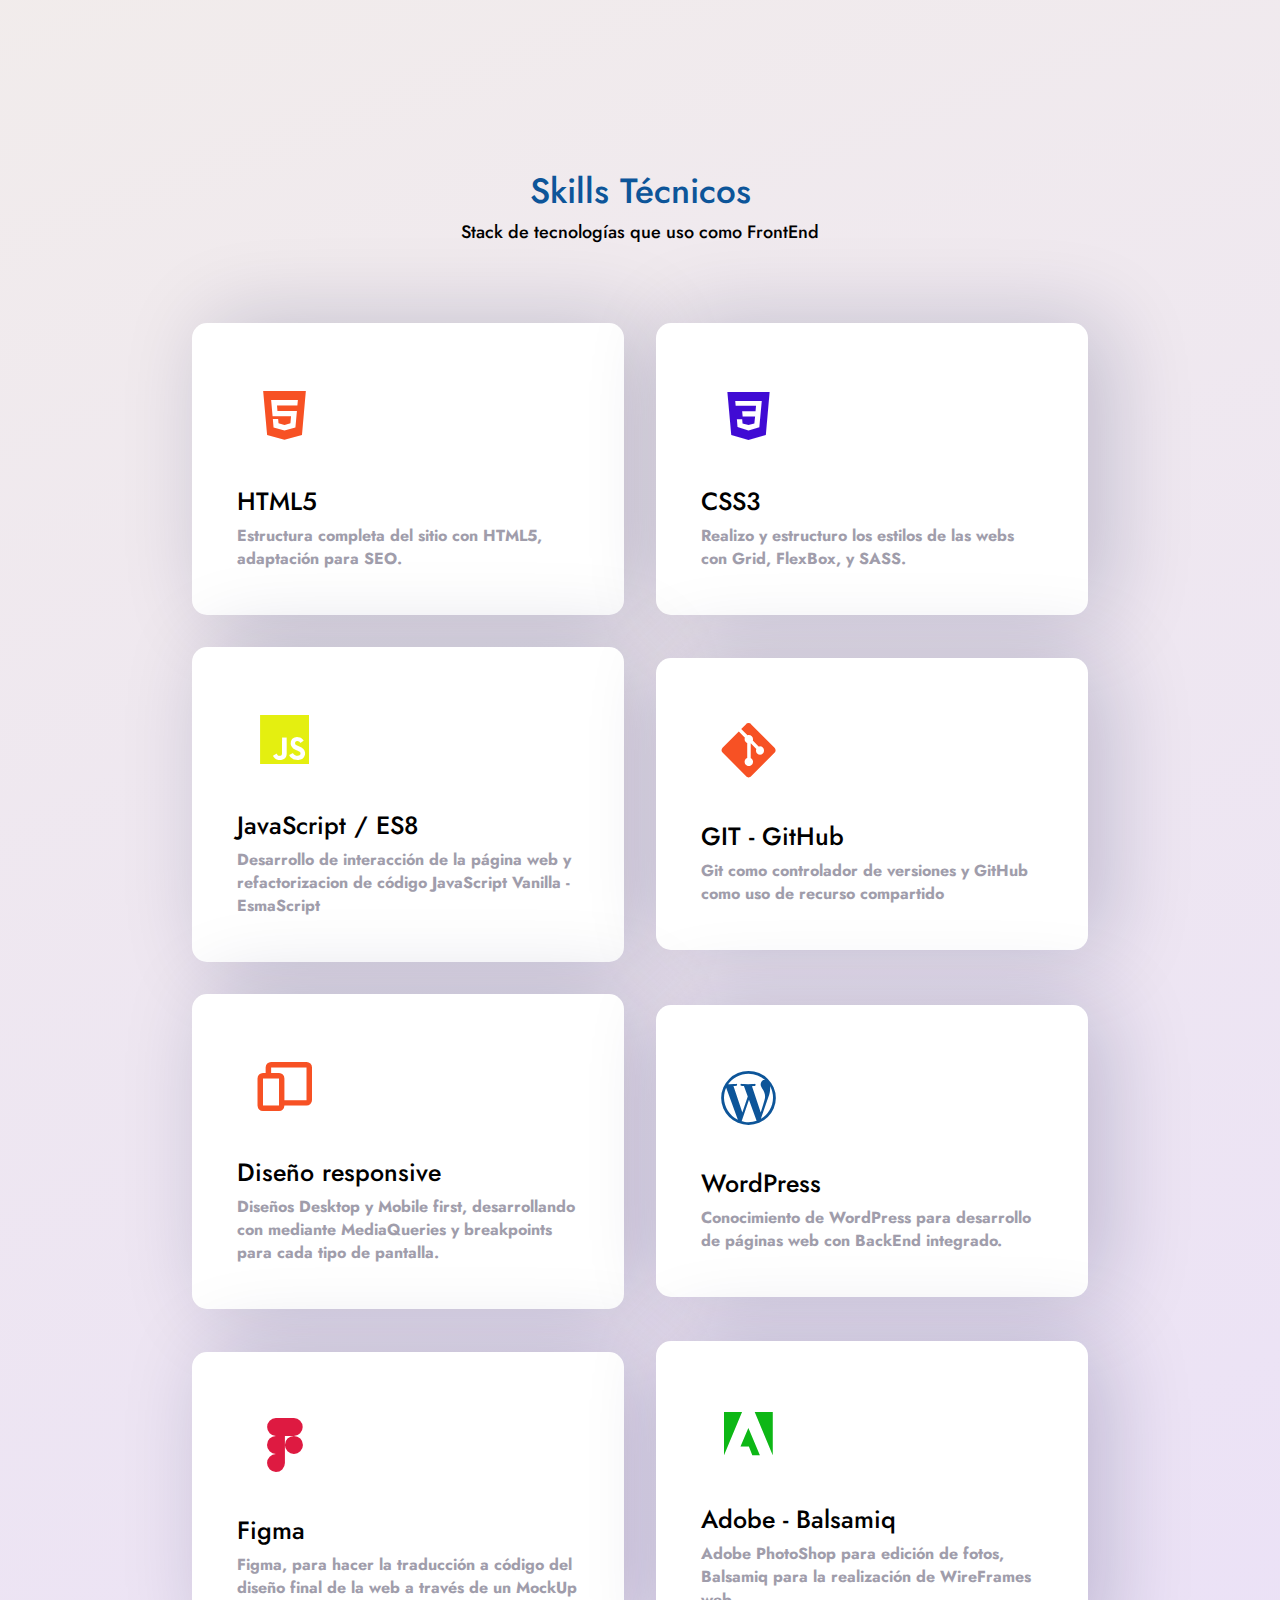
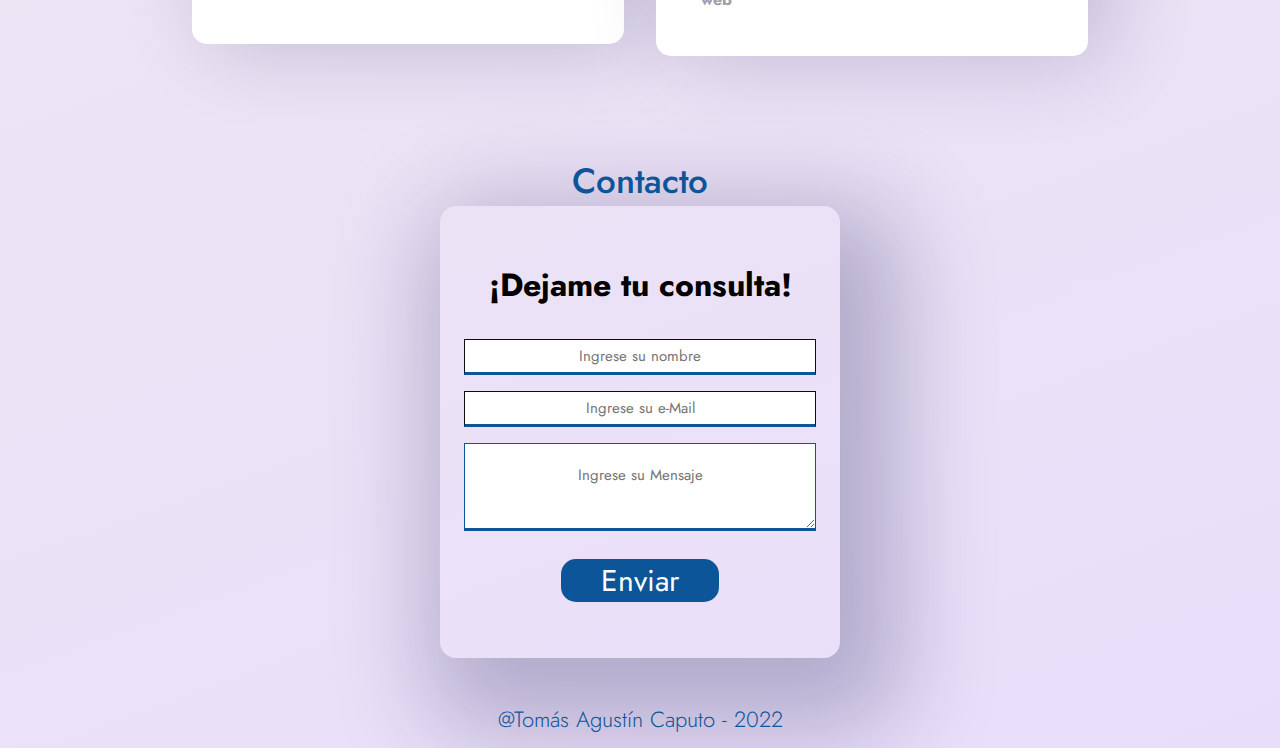
==== commit d420e14e: "Add files via upload" ====
--- a/index.html
+++ b/index.html
@@ -30,7 +30,7 @@
         </ul>
         
         <a href="./indexENG.html" id="lenguaje"><img src=".//imgs/Lenguajes/ENG.png" alt=""></a>   
-        <a href="./indexIt.html" id="lenguajeIt"><img src=".//imgs/Lenguajes/ITA.png" alt=""></a>     
+       
         <a href="./docs/Tomás Caputo.pdf" class="cvBtn" download="" target="_blank">Descargar CV</a>
         
     </header>
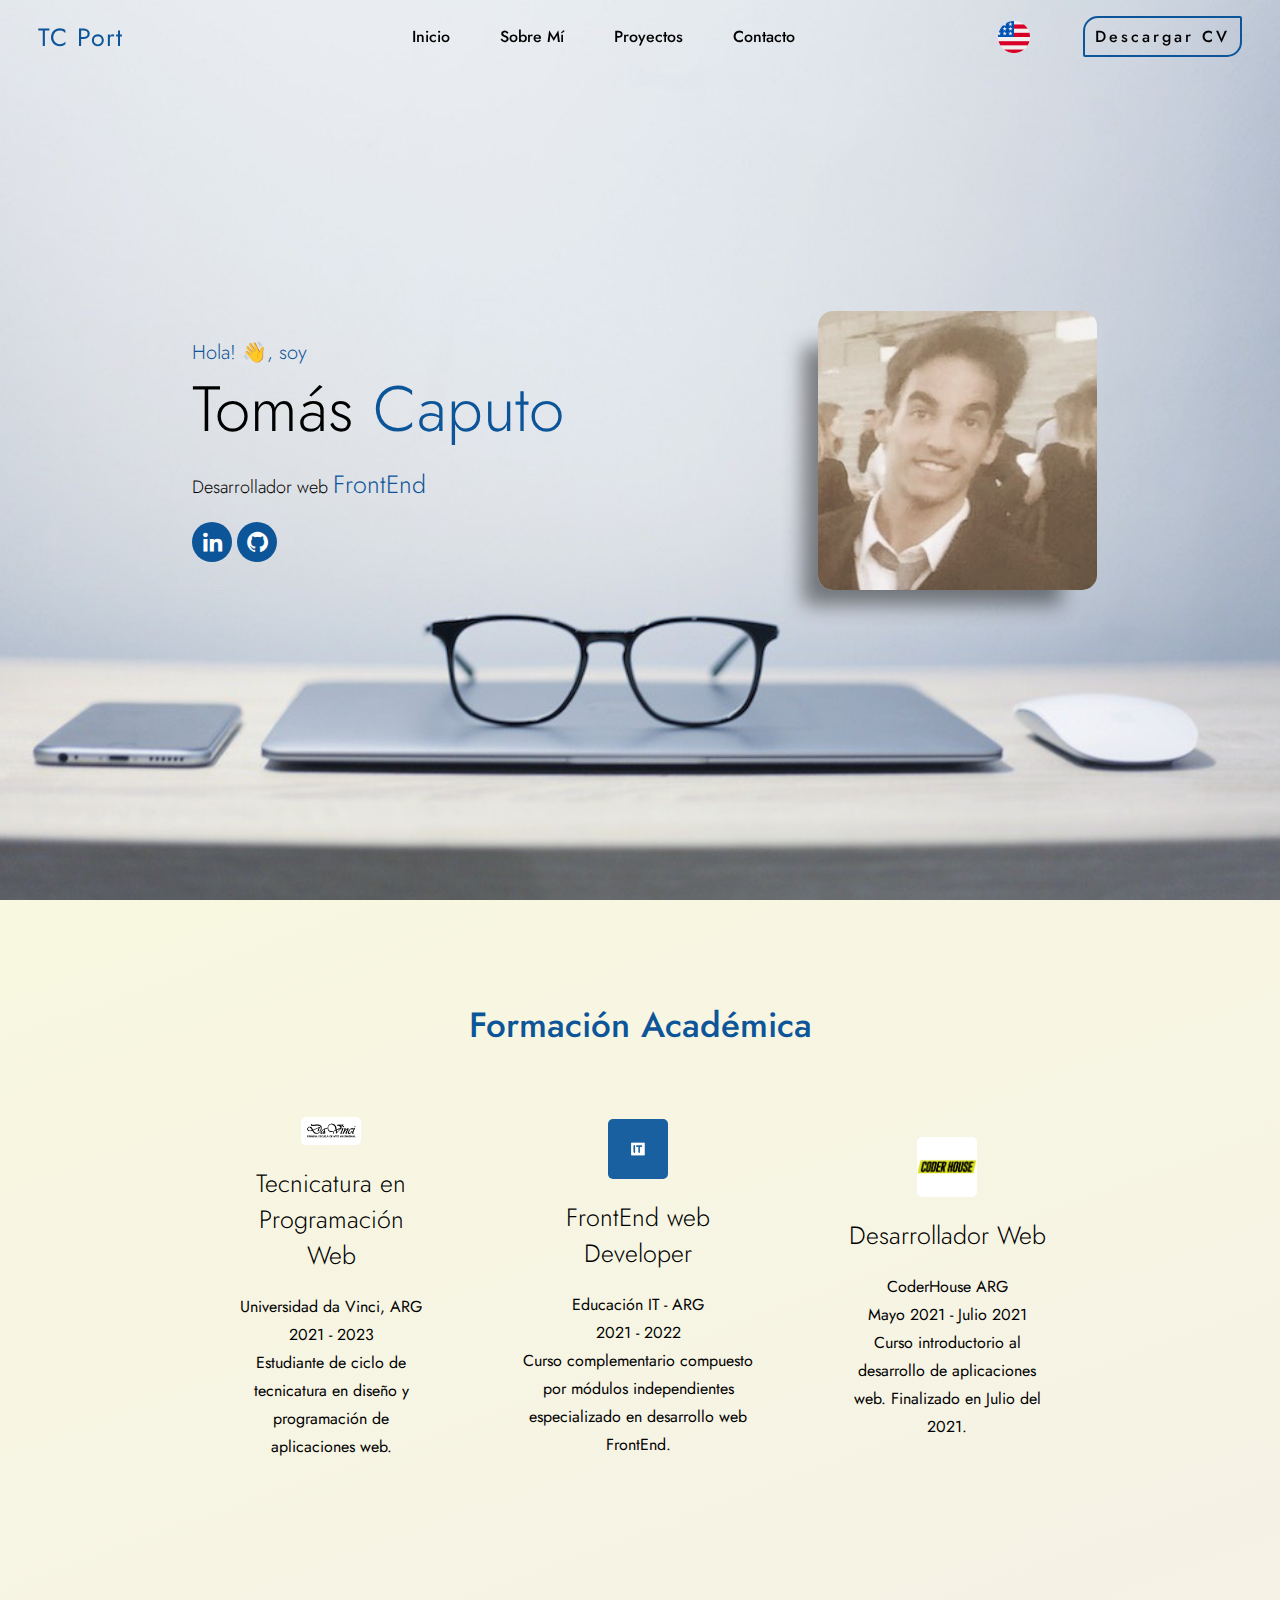
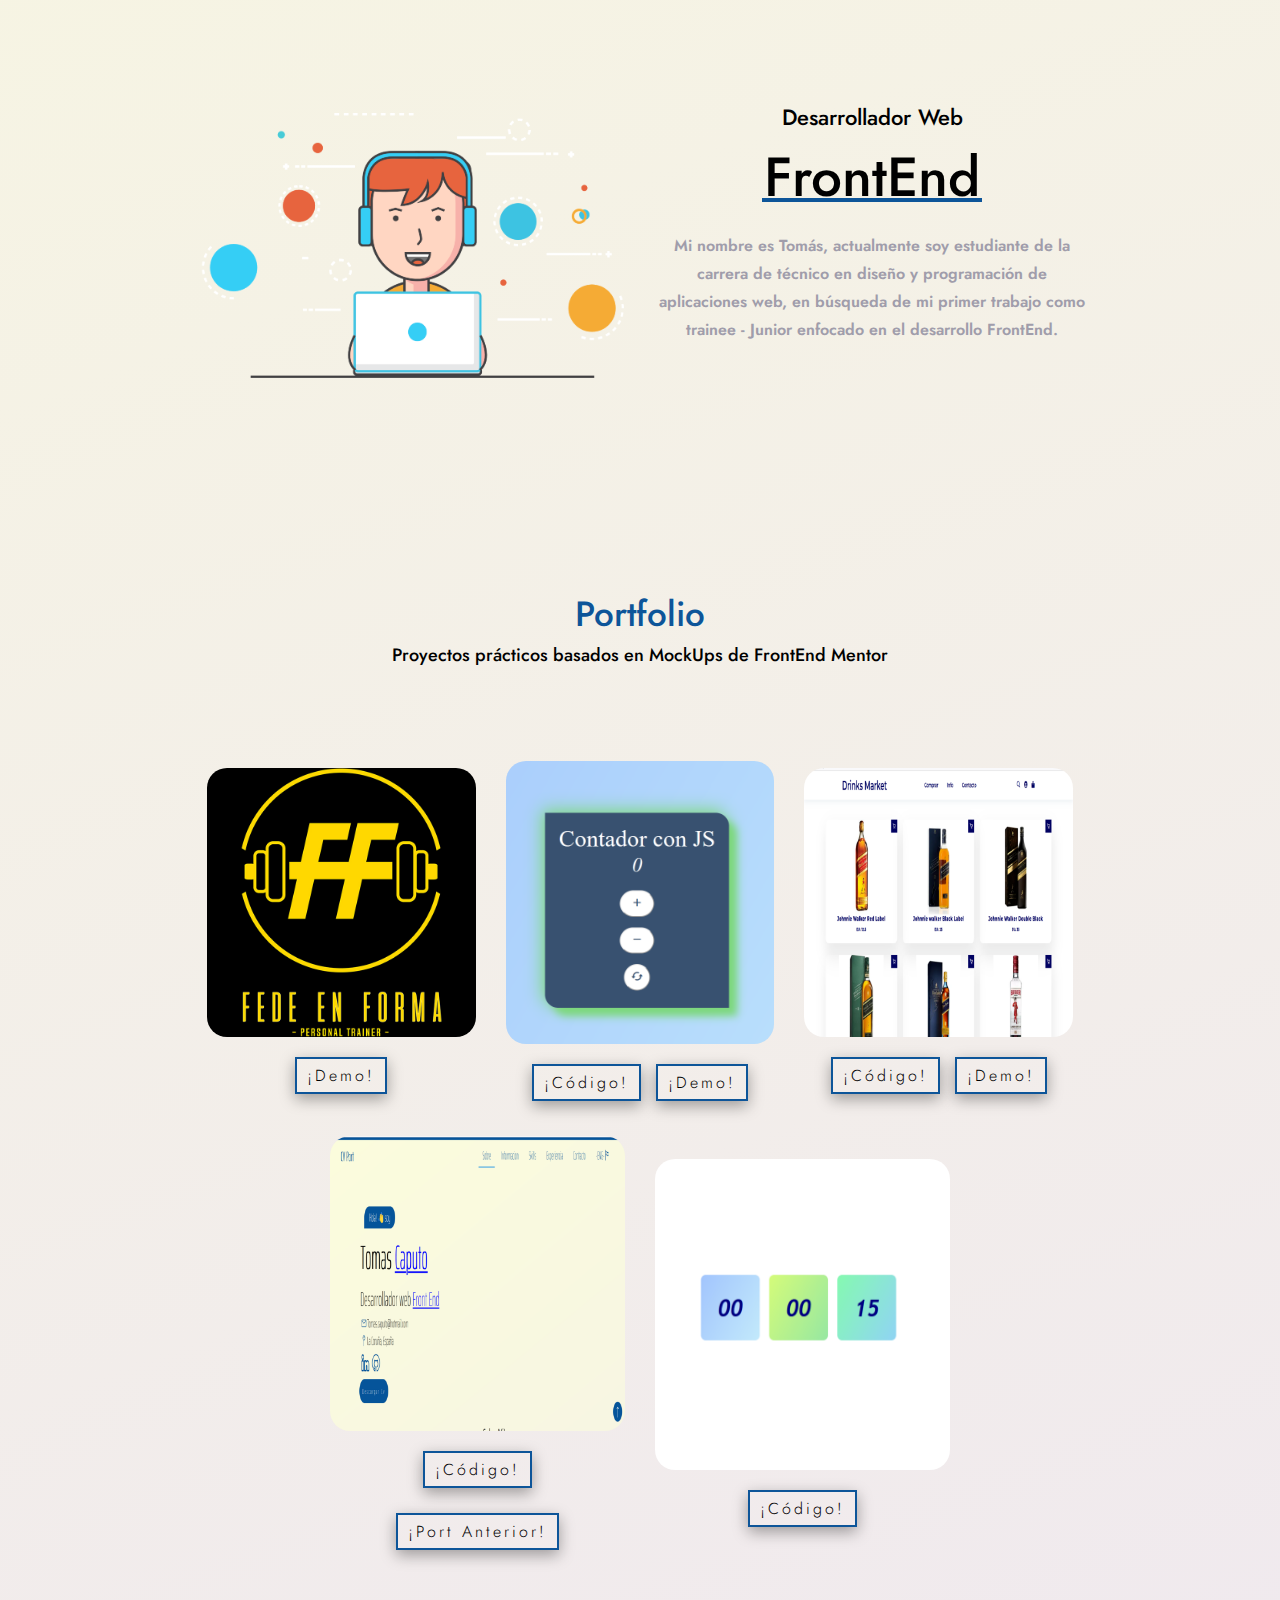
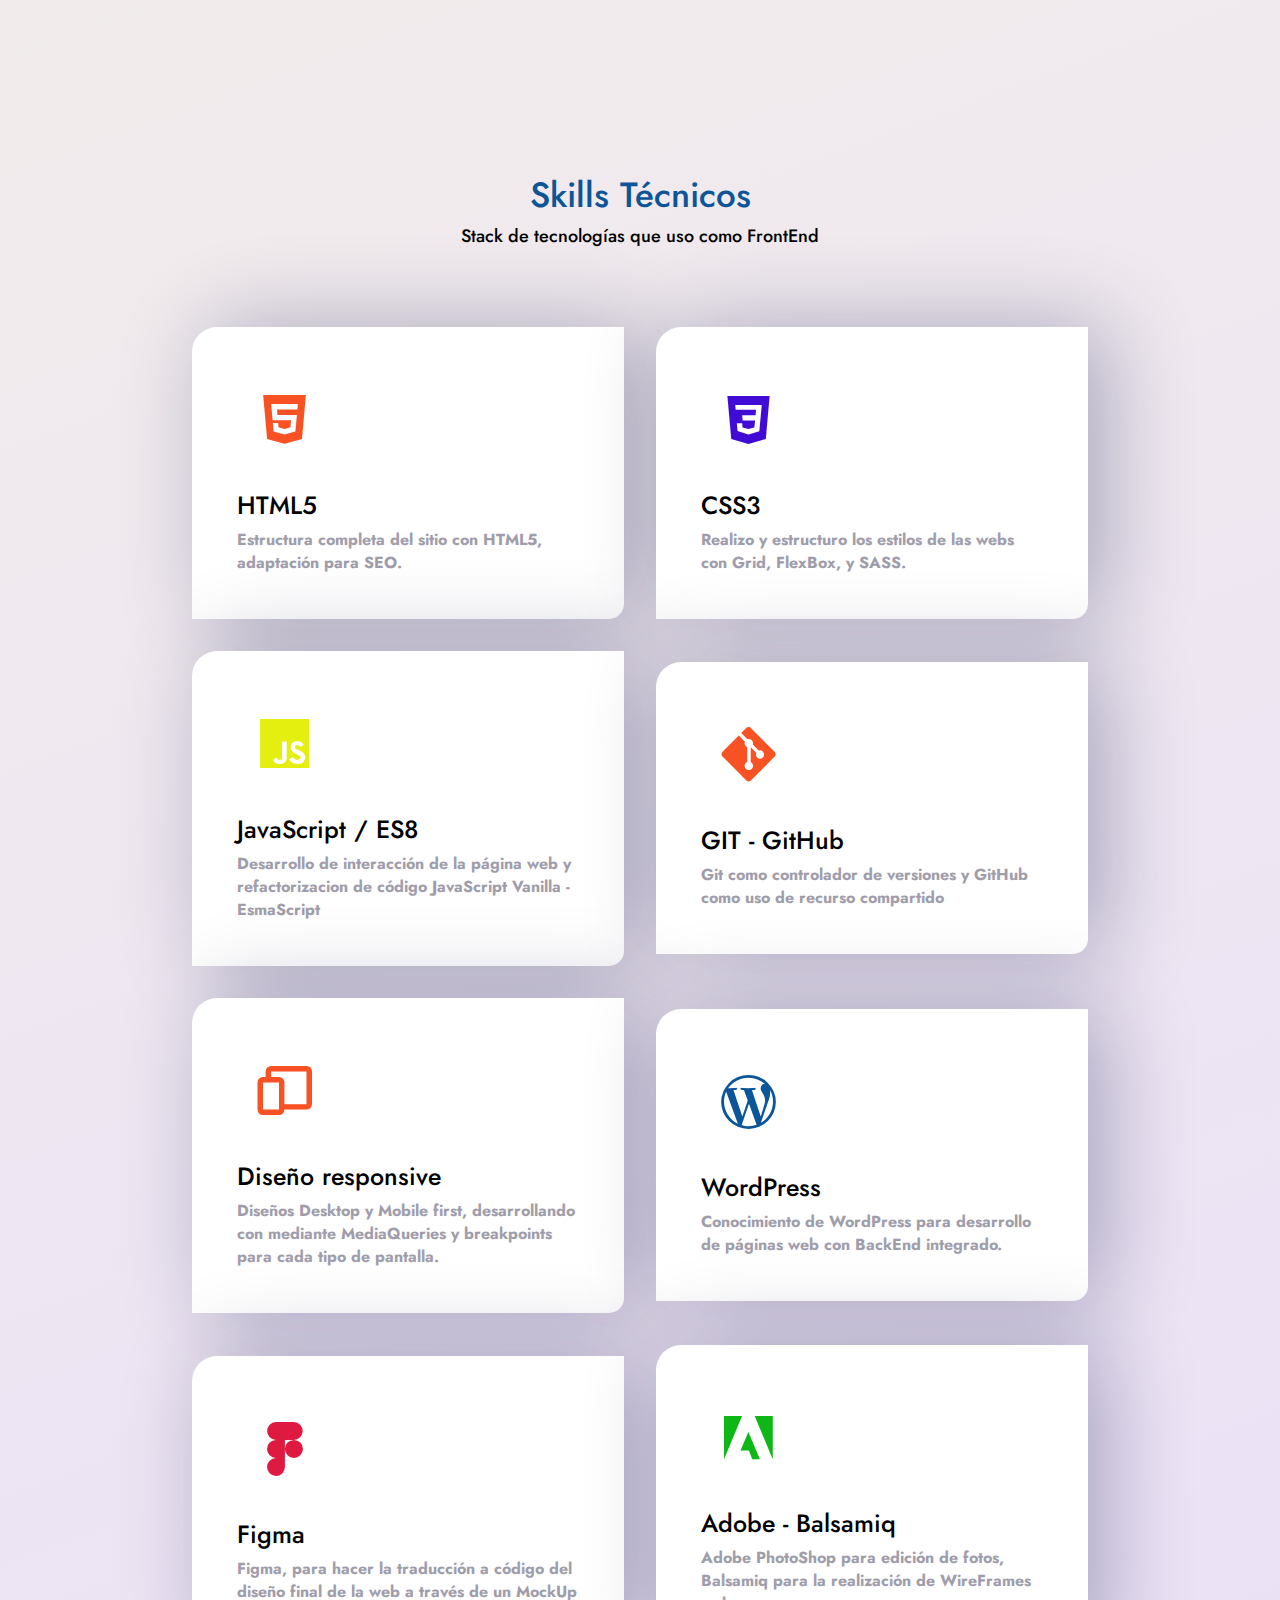
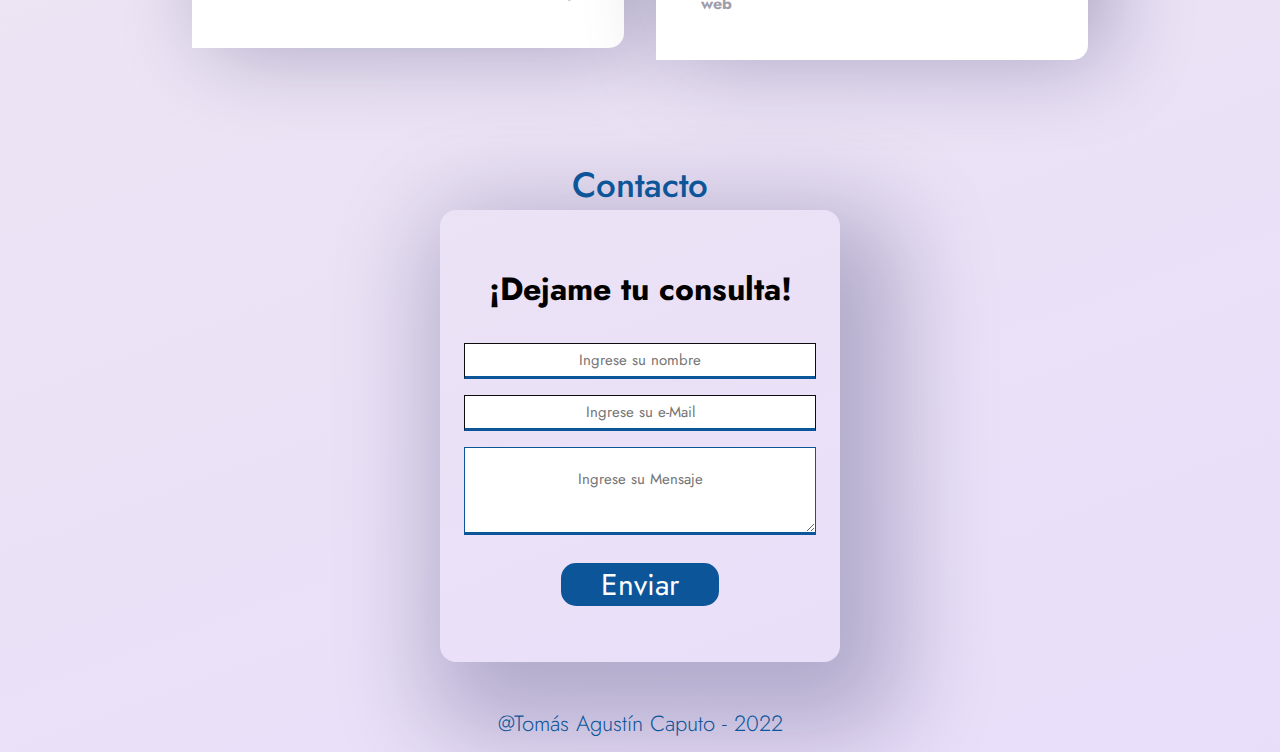
==== commit 899fbdd0: "Add files via upload" ====
--- a/index.html
+++ b/index.html
@@ -68,10 +68,10 @@
 				<div class="sub-img">
 					<img src="./imgs/Educación/Escuela Da Vinci logo.jpg">
 				</div>
-				<h3>Formación Profesional II</h3>
+				<h3>Tecnicatura en Programación Web</h3>
                 <p>Universidad da Vinci, ARG</p>
                 <p>2021 - 2023</p>
-				<p>Estudiante de  de grado superior en Desarrollo de aplicaciones web (DAW) *Comienzo en Septiembre FP2 Española*</p>                
+				<p>Estudiante de ciclo de tecnicatura en diseño y programación de aplicaciones web.</p>                
 			</div>
 
             <div class="sub-caja">
@@ -110,7 +110,7 @@
             <h3>Desarrollador Web</h3>
             <div class="subrayado"></div>
             <h2>FrontEnd</h2>
-            <p>¡Mi nombre es Tomás, actualmente soy estudiante del primer ciclo de Formación profesional de grado superior en Desarrollo de aplicaciones web, en búsqueda de mi primer trabajo como trainee!</p>          
+            <p>Mi nombre es Tomás, actualmente soy estudiante de la carrera de técnico en diseño y programación de aplicaciones web, en búsqueda de mi primer trabajo como trainee - Junior enfocado en el desarrollo FrontEnd.</p>          
         </div>
 
     </section>
--- a/estilos.css
+++ b/estilos.css
@@ -109,15 +109,16 @@
 .cvBtn{
     display: inline-block;
     padding: 7px 10px;     
-    border: 1px solid var(--color-princip);
-    border-radius: 5px;
+    border: 2px solid var(--color-princip);
+    border-radius: 15px 2px 15px 2px;
 
     font-size: var(--fuente-p);
-    font-weight: 500;
     color: var(--color-texto);
+
+    font-weight: 500;    
     letter-spacing: 3px;
 
-    transition: ease .50s;
+    transition: ease .70s;    
 } 
 
 .cvBtn:hover{    
@@ -239,8 +240,7 @@
     justify-content: space-between;
 
     align-items: center;
-    text-align: center;     
-         
+    text-align: center;             
 }
 
 .sub-caja{
@@ -433,12 +433,13 @@
 
 .fila{
     background: #ffffff;
-    box-shadow: 18px 0px 87px 0px rgb(10 15 70 / 20%);
-
-    border-radius: 15px;
+    box-shadow: 18px 0px 87px 0px rgb(10 15 70 / 30%);
+
+    
     padding: 45px 45px 45px 45px;
-
-    transition: ease .45s;
+    border-radius: 25px 0px 15px 0px;
+
+    transition: ease .65s;
     cursor: pointer;     
 }
 
@@ -772,4 +773,4 @@
     .formulario{
         box-shadow: 25px 35px 95px 35px rgb(10 15 70 / 15%);
     }
-}+}    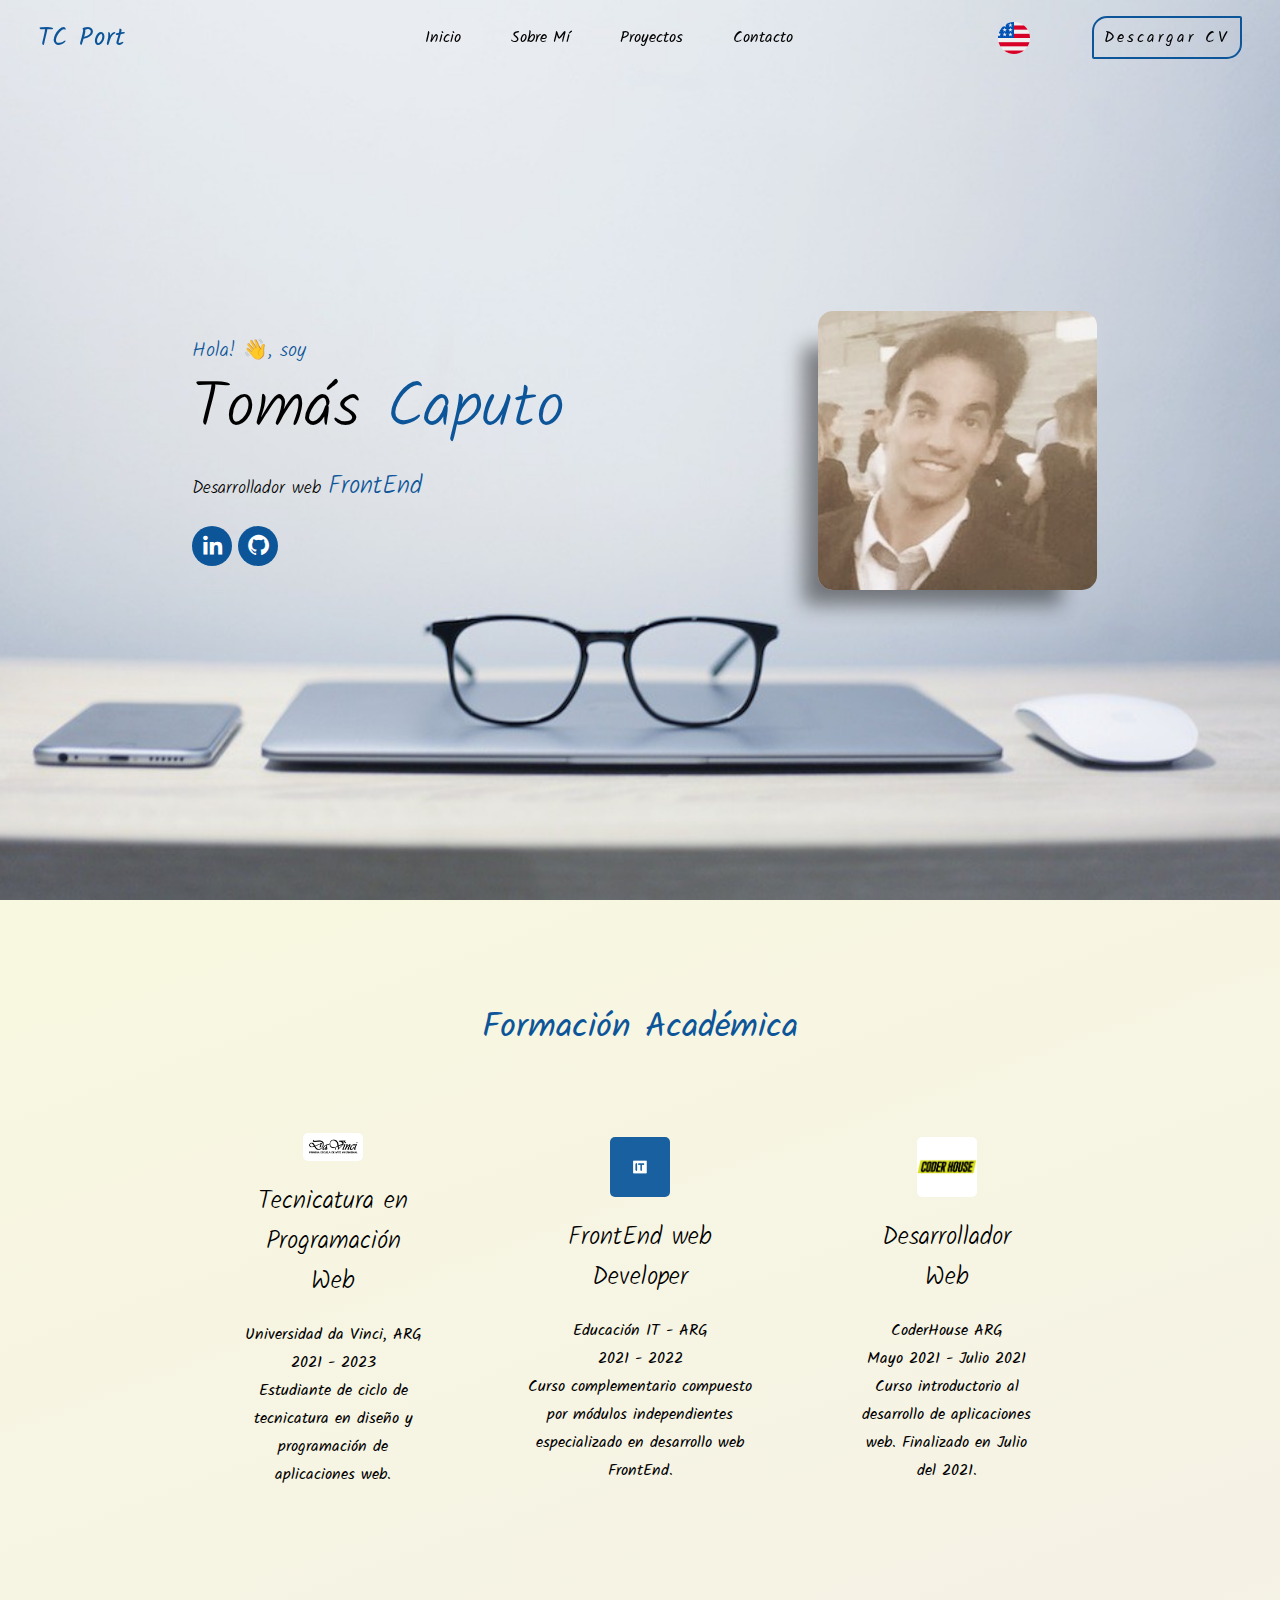
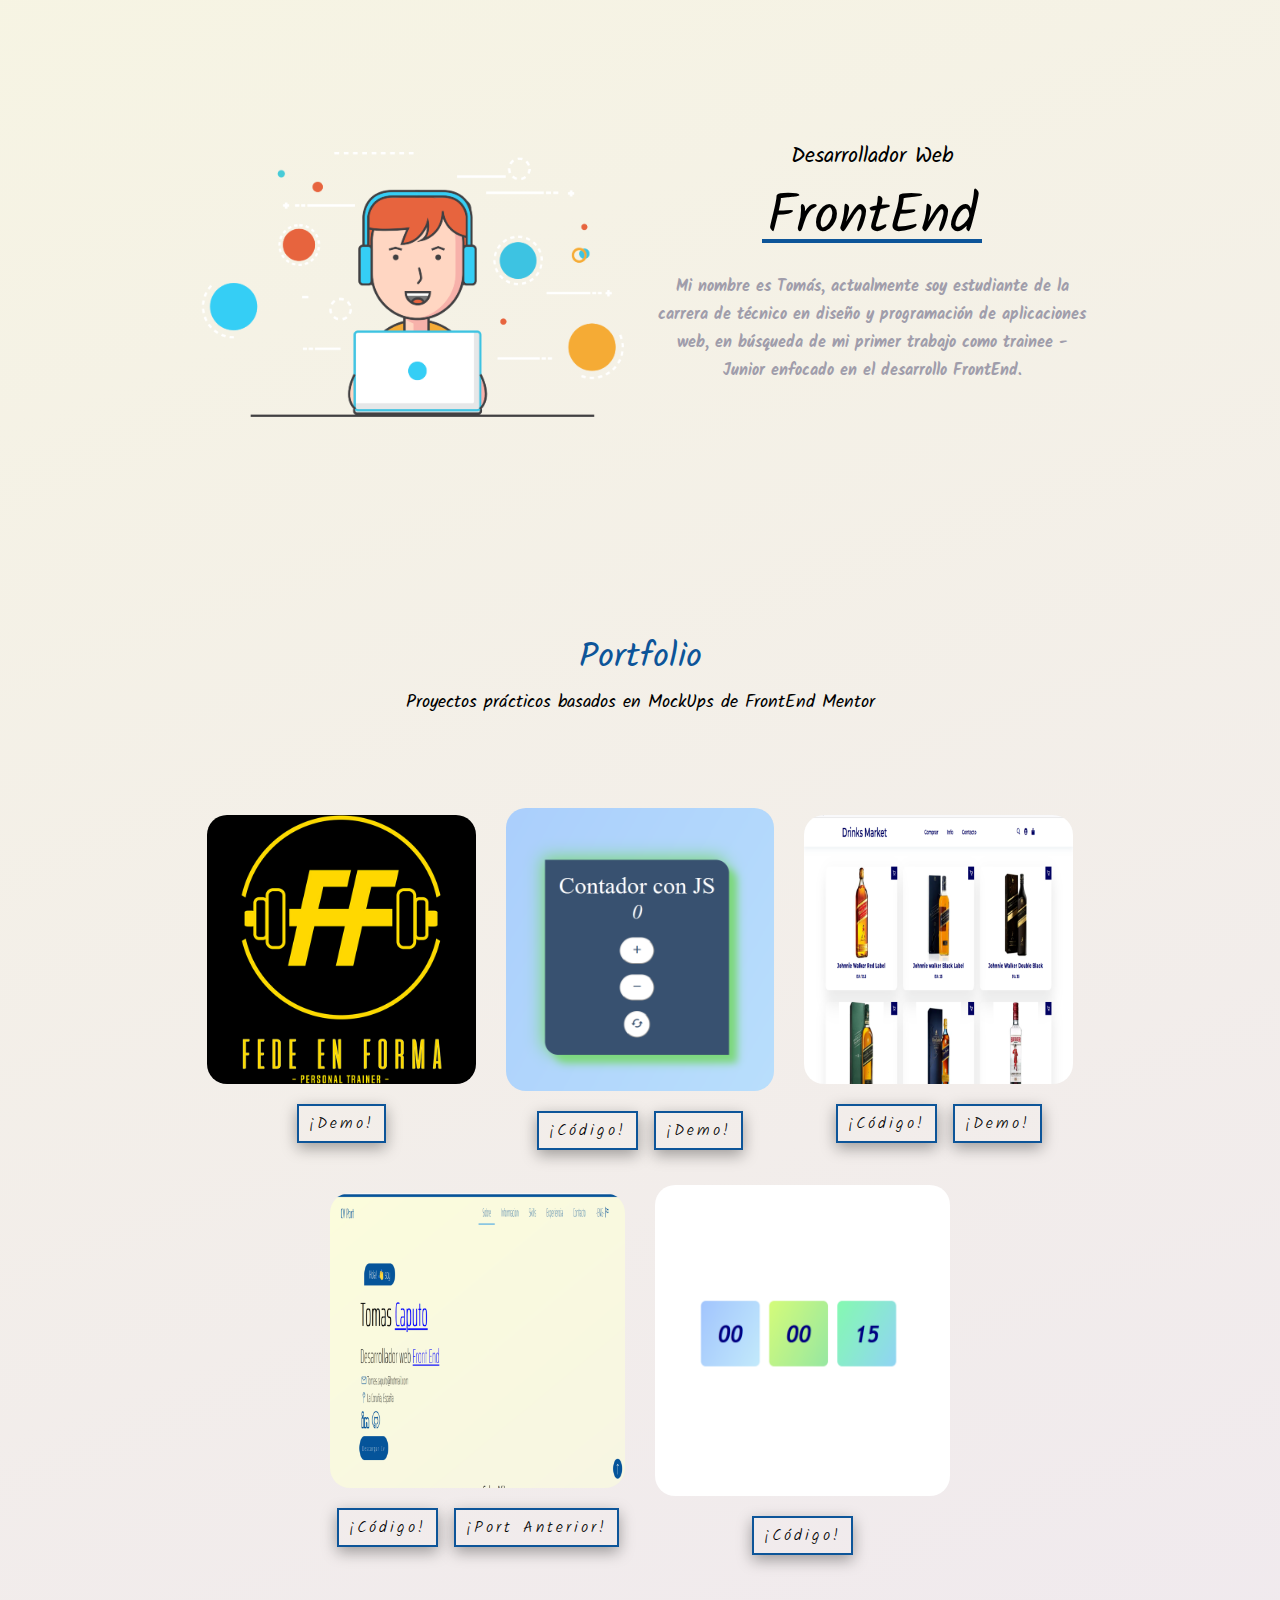
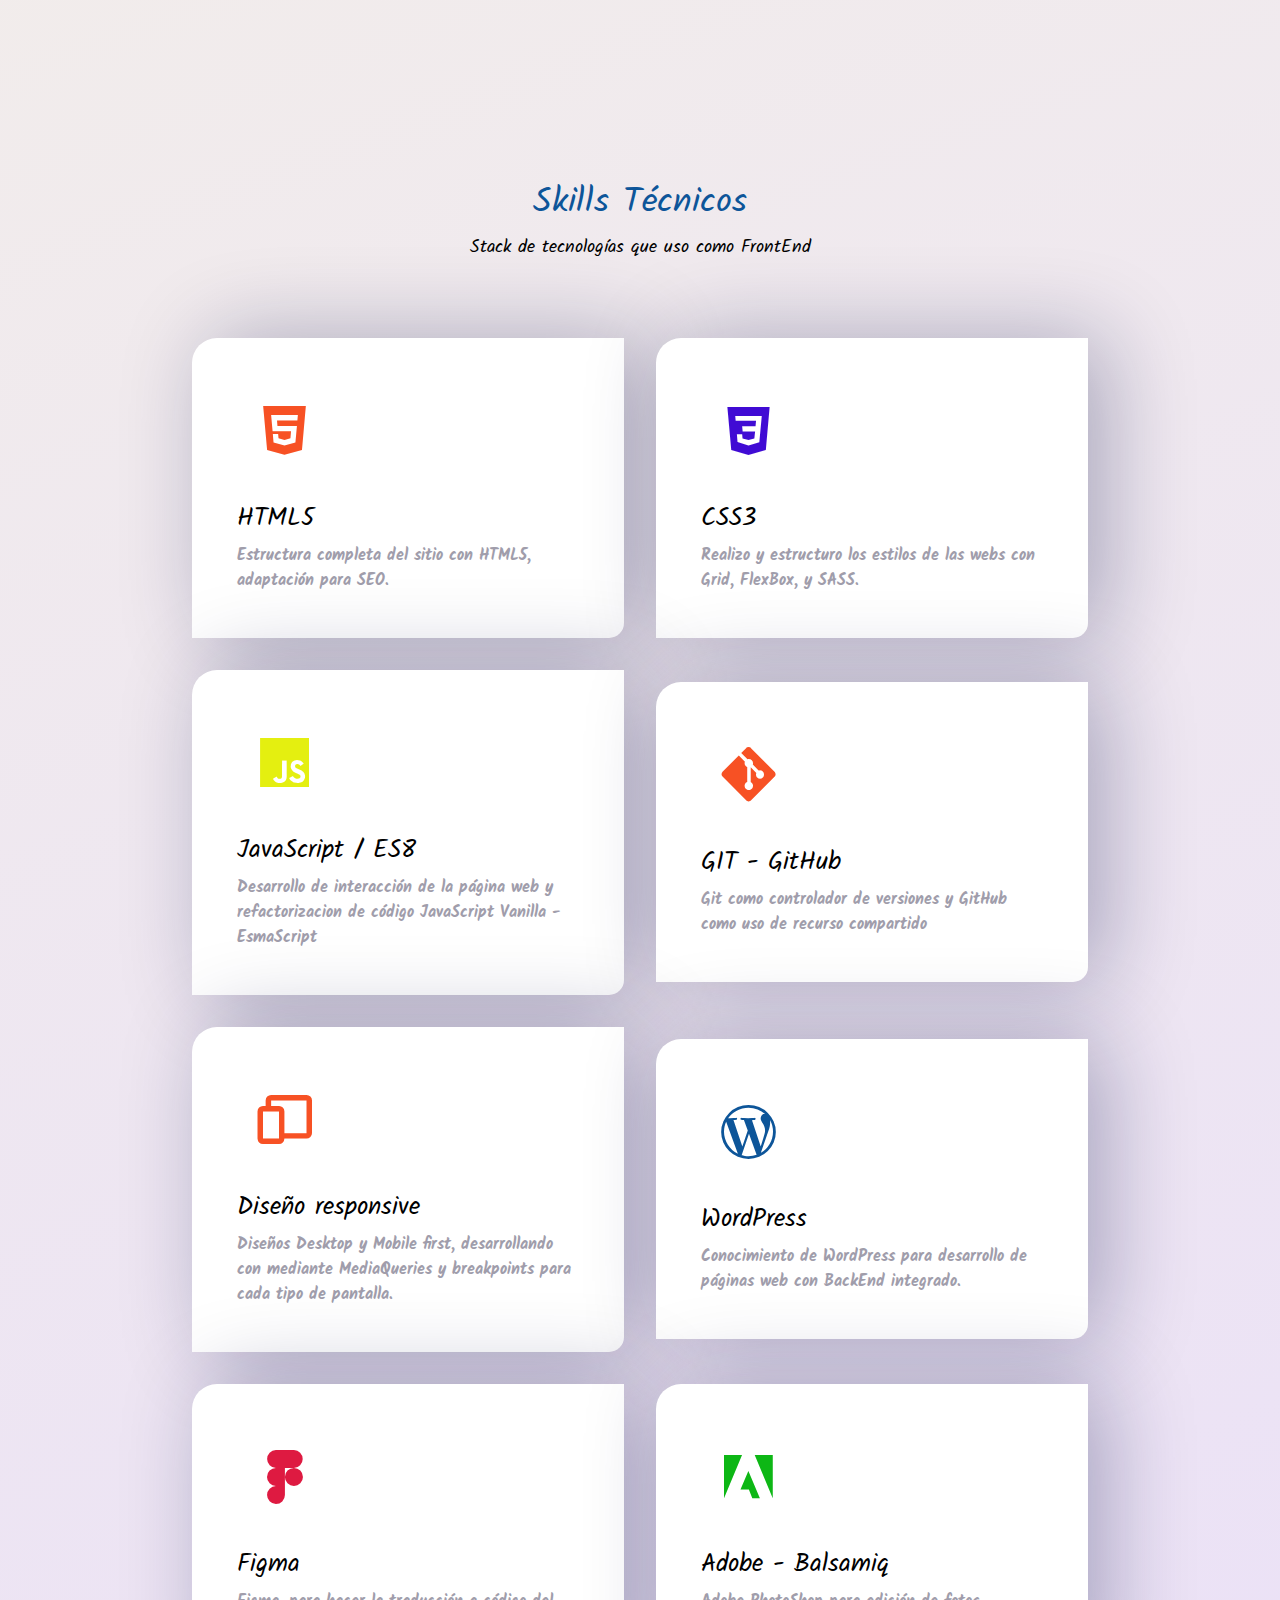
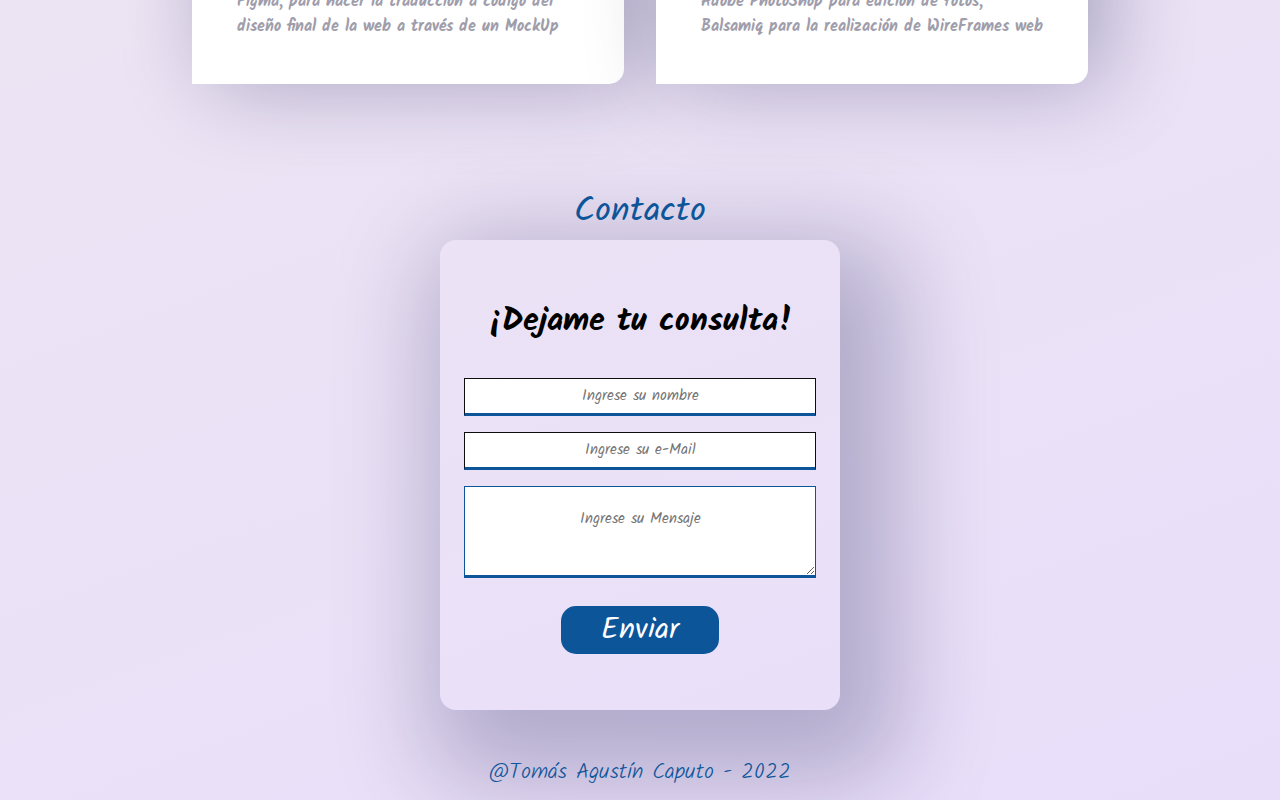
==== commit 605a15d3: "Add files via upload" ====
--- a/index.html
+++ b/index.html
@@ -8,7 +8,8 @@
 
     <link rel="preconnect" href="https://fonts.googleapis.com">
     <link rel="preconnect" href="https://fonts.gstatic.com" crossorigin>
-    <link href="https://fonts.googleapis.com/css2?family=Jost:wght@100;200;300;400;500;600;700;800;900&display=swap" rel="stylesheet">
+    <link href="https://fonts.googleapis.com/css2?family=Barlow:wght@100&family=Kalam:wght@300;400;700&display=swap" rel="stylesheet">
+    
     <link rel="shortcut icon" href="./imgs/Lenguajes/ESP.png"/>
 
     <link rel="stylesheet" href="estilos.css">
--- a/estilos.css
+++ b/estilos.css
@@ -8,7 +8,8 @@
     outline: none;
     border: none; 
 
-    font-family: 'Jost', sans-serif;
+    font-family: 'Barlow', sans-serif;
+    font-family: 'Kalam', cursive;
     scroll-behavior: smooth;
 }
 
@@ -240,13 +241,15 @@
     justify-content: space-between;
 
     align-items: center;
-    text-align: center;             
+    text-align: center;      
+    
 }
 
 .sub-caja{
-    padding: 40px;
+    padding: 50px;
     transition: ease .50s;
-    cursor: pointer;    
+    cursor: pointer;        
+    
 }
 
 .sub-img img{
@@ -255,7 +258,7 @@
     height: auto;
 
     margin-bottom: 20px;
-    border-radius: 5px; 
+    border-radius: 5px;      
 }
 
 .sub-caja h3{
@@ -293,7 +296,7 @@
  .sobre_img img{
     max-width: 100%;
     width: 550px;
-    height: auto;
+    height: auto;    
  }
 
  .sobre_texto h2{
@@ -302,8 +305,8 @@
 
     font-weight: 500;
     margin: 10px 0px 25px;
-    line-height: 1.1;      
-    
+    line-height: 1.1;    
+        
 }
 
  .sobre_texto h3{
@@ -773,4 +776,4 @@
     .formulario{
         box-shadow: 25px 35px 95px 35px rgb(10 15 70 / 15%);
     }
-}    +} 